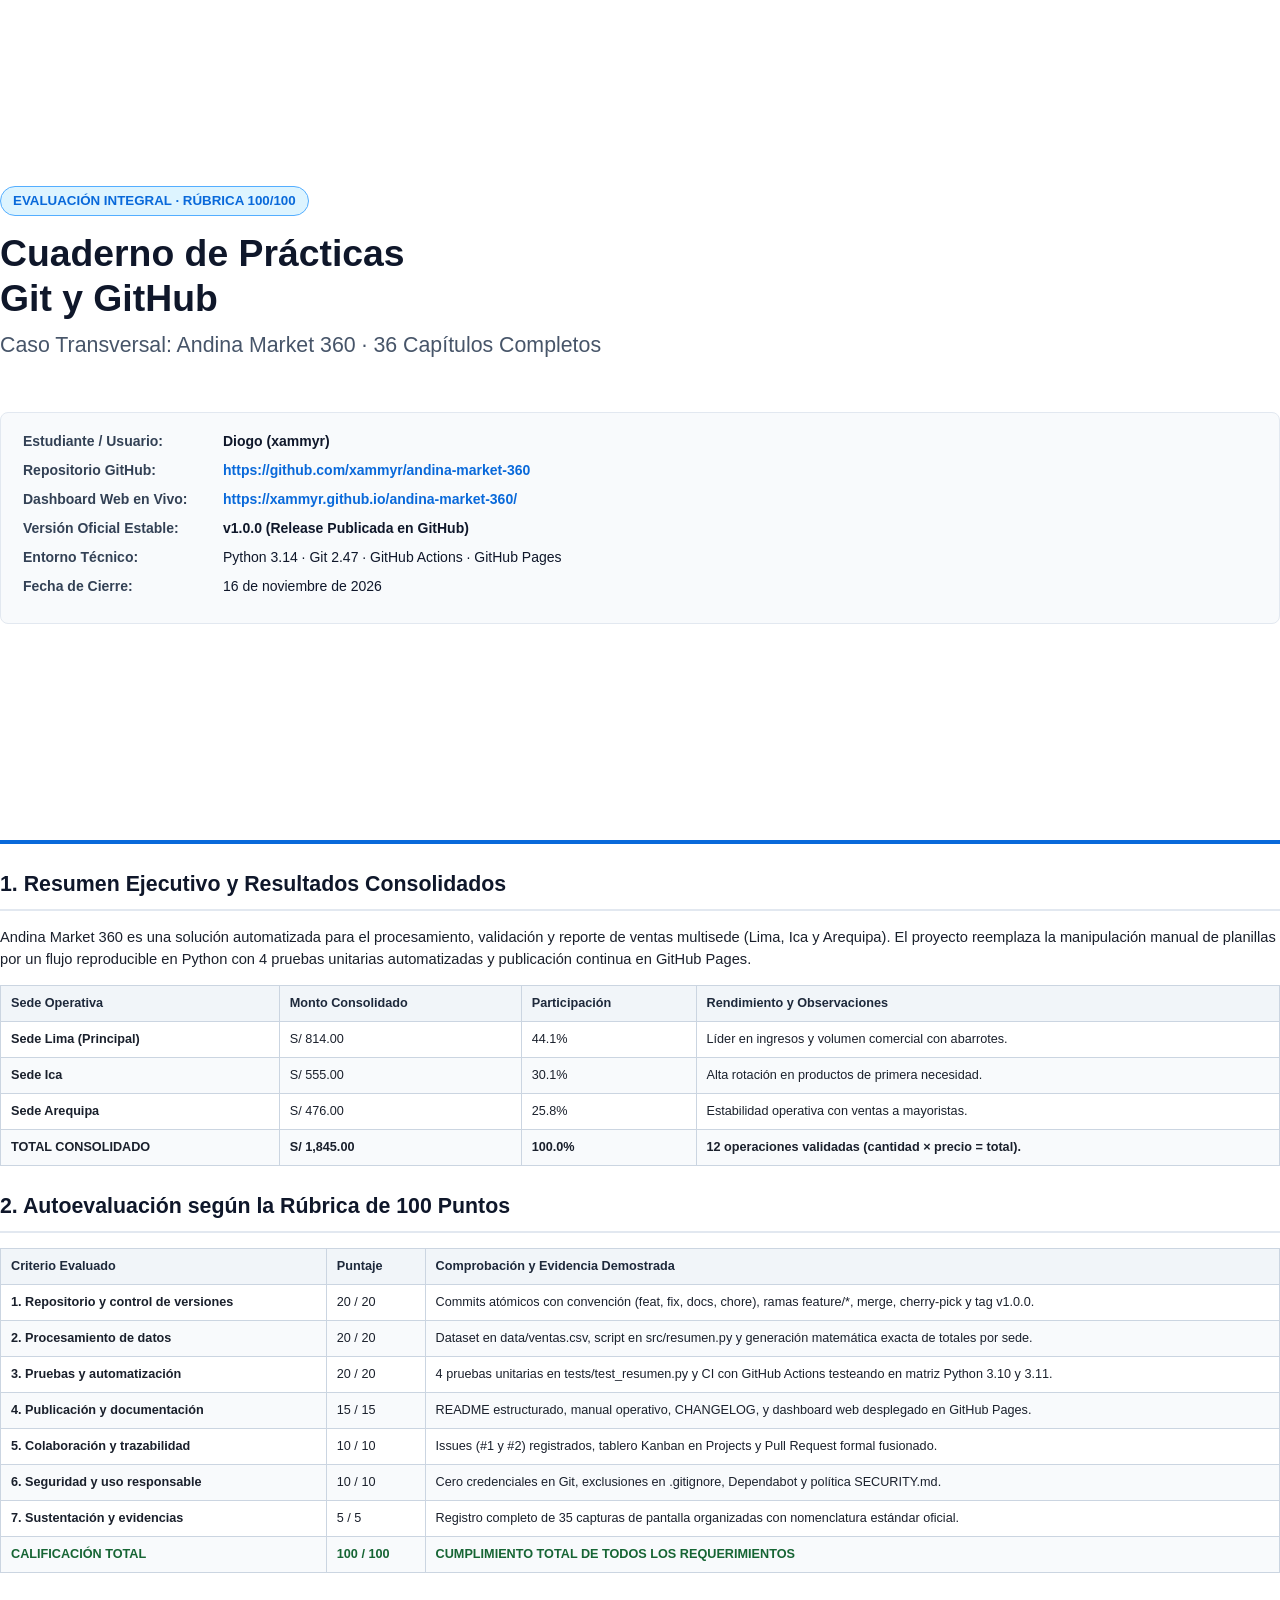
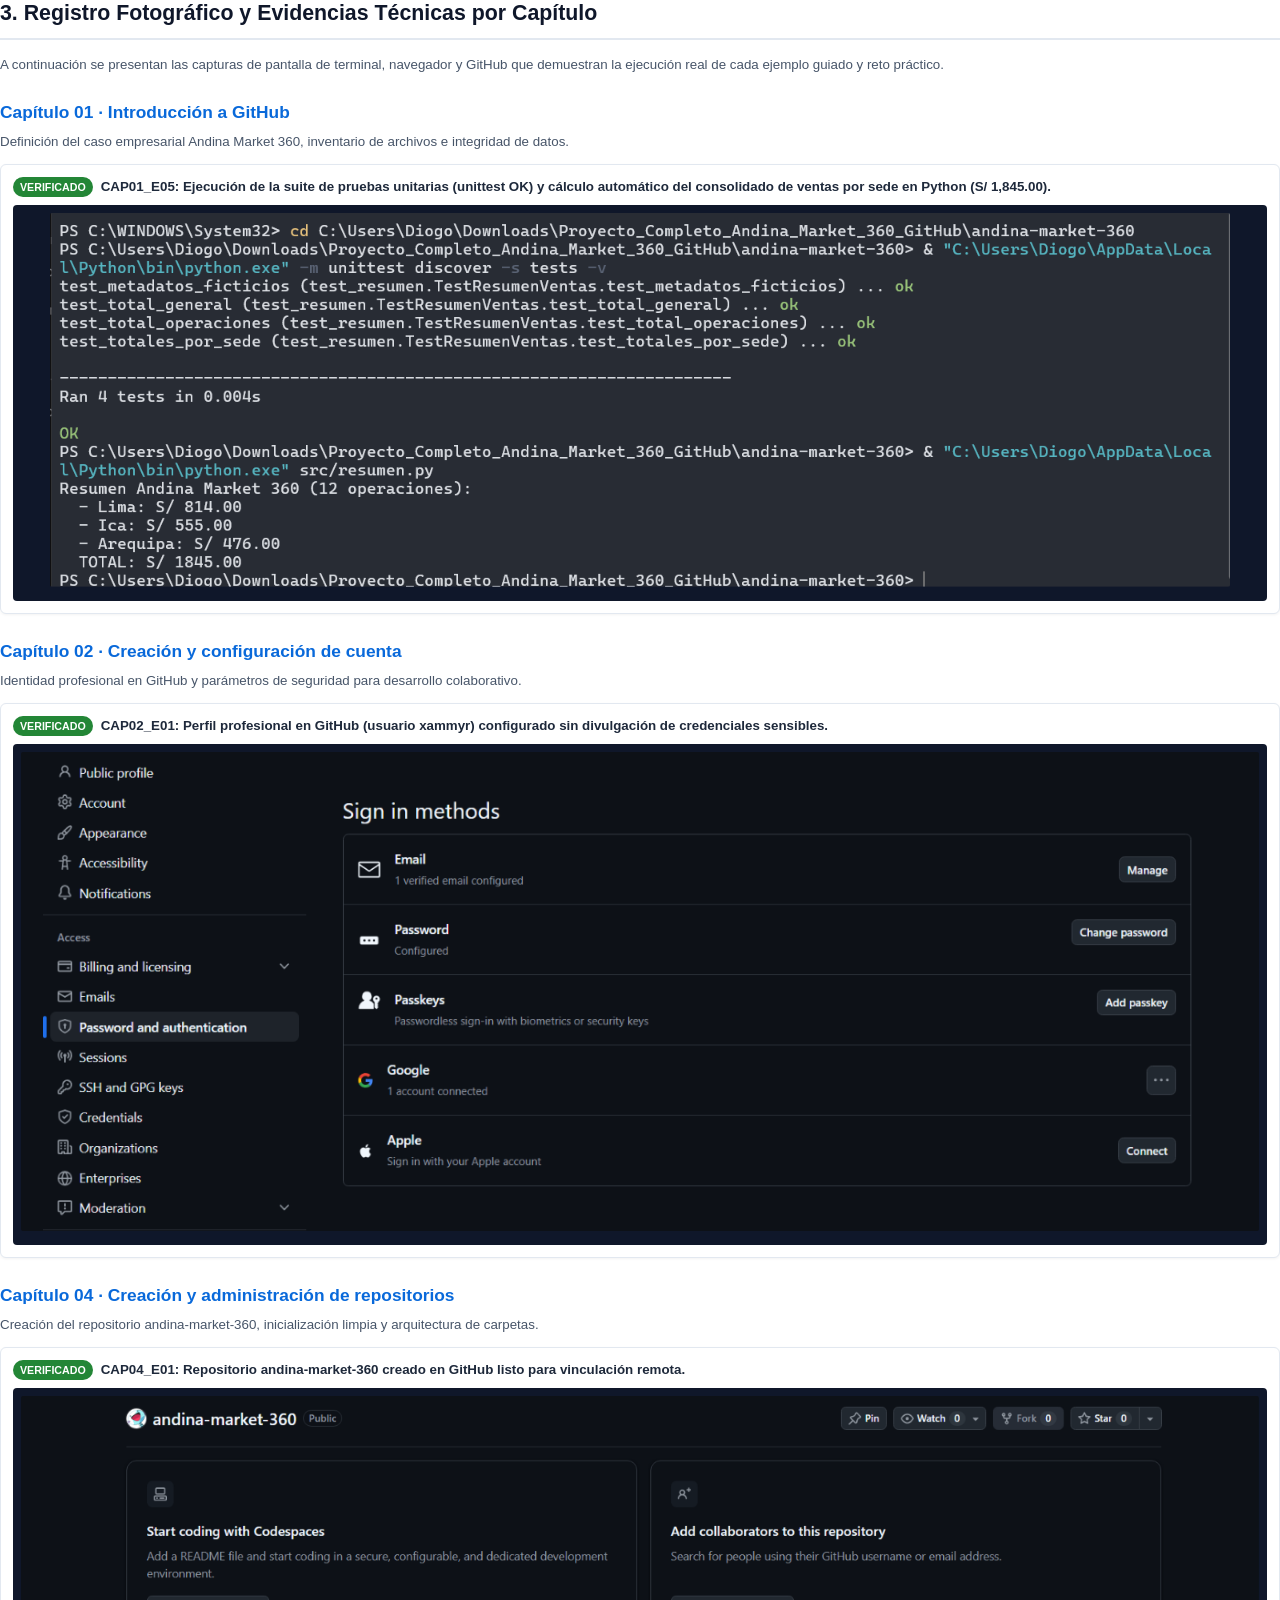
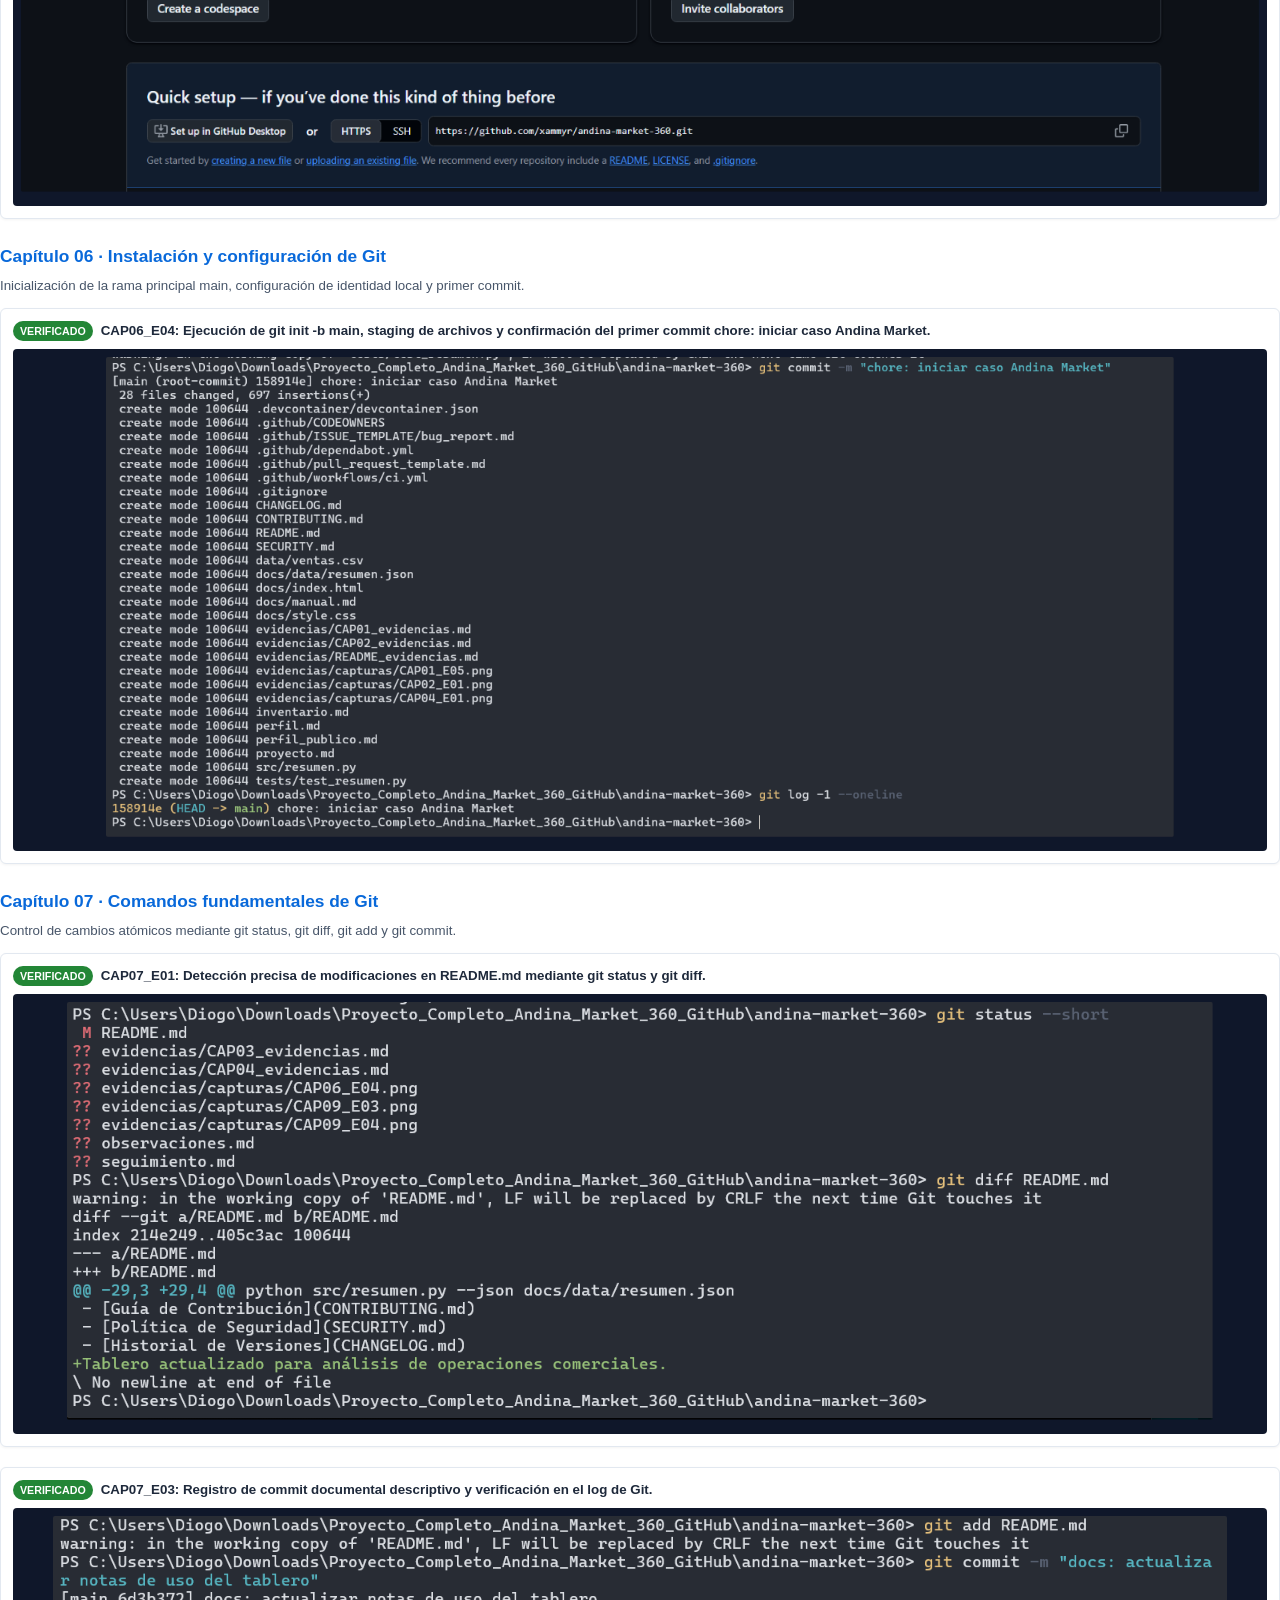
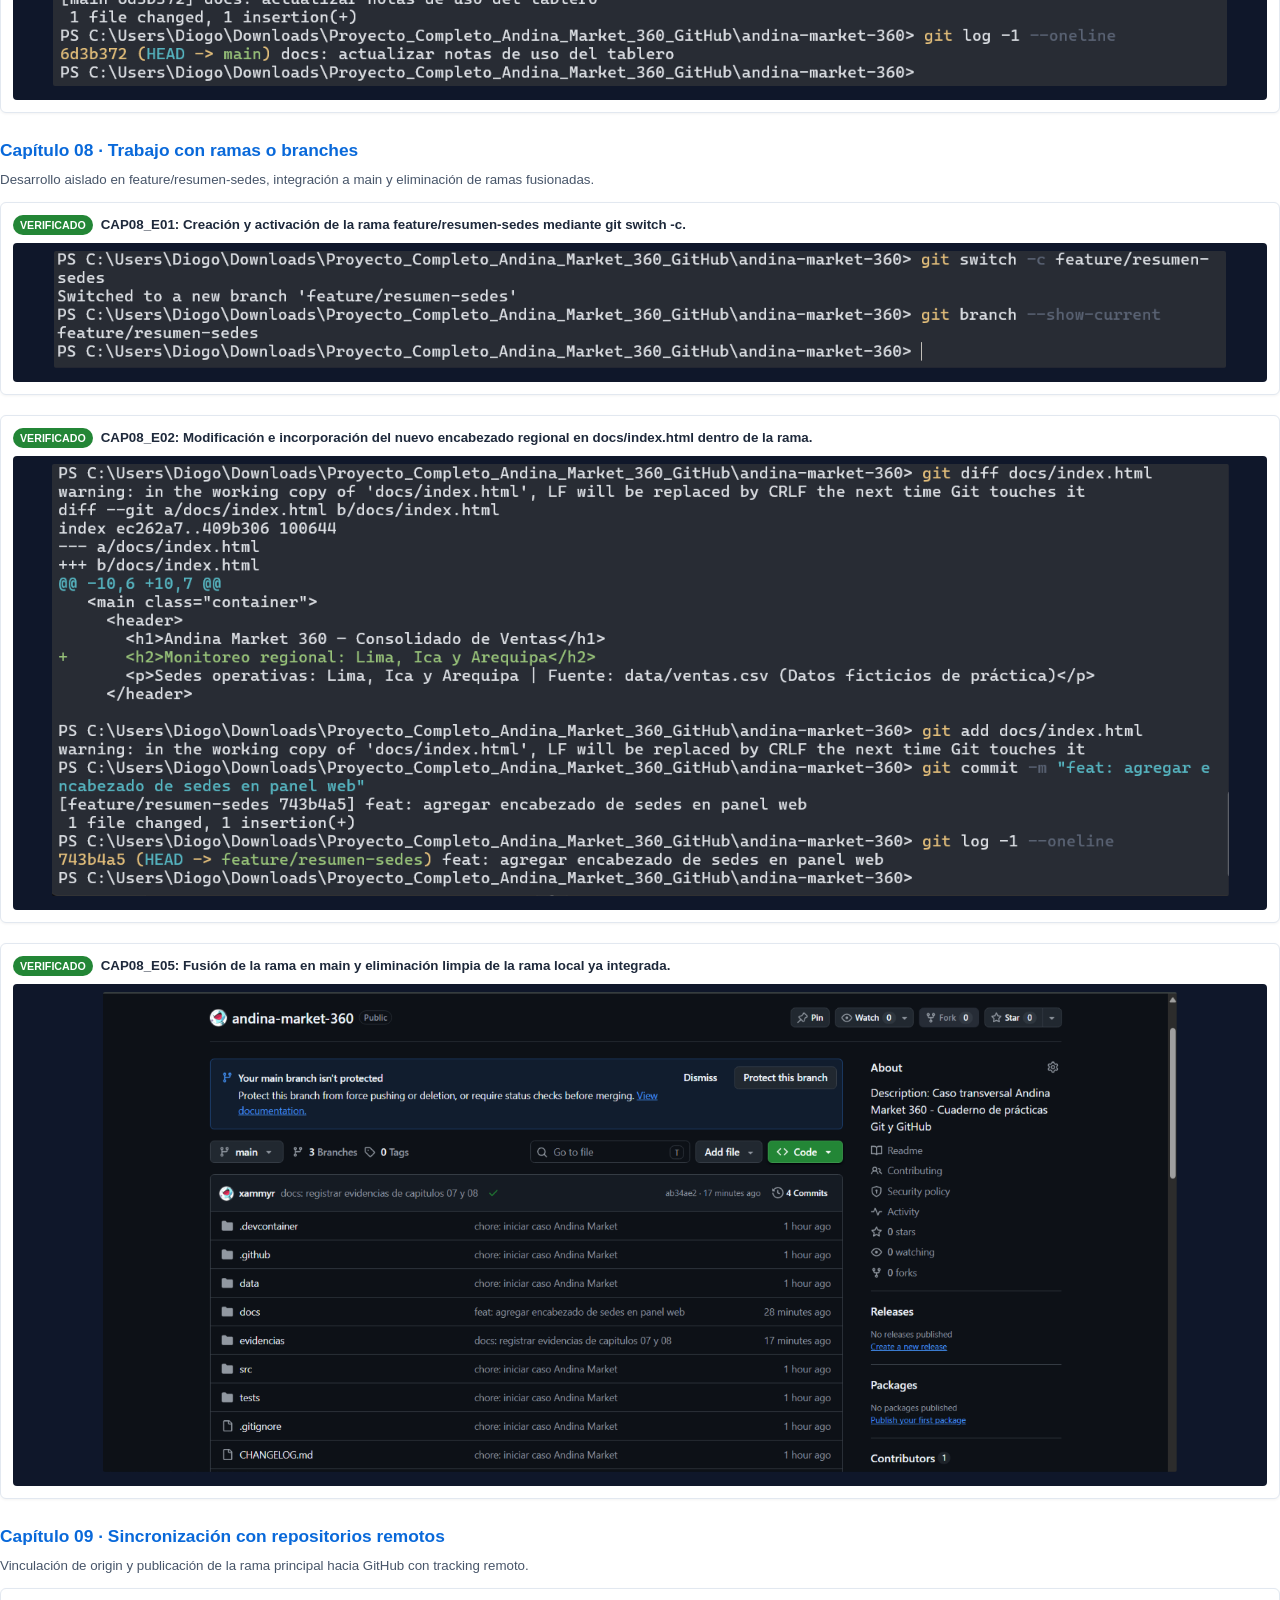
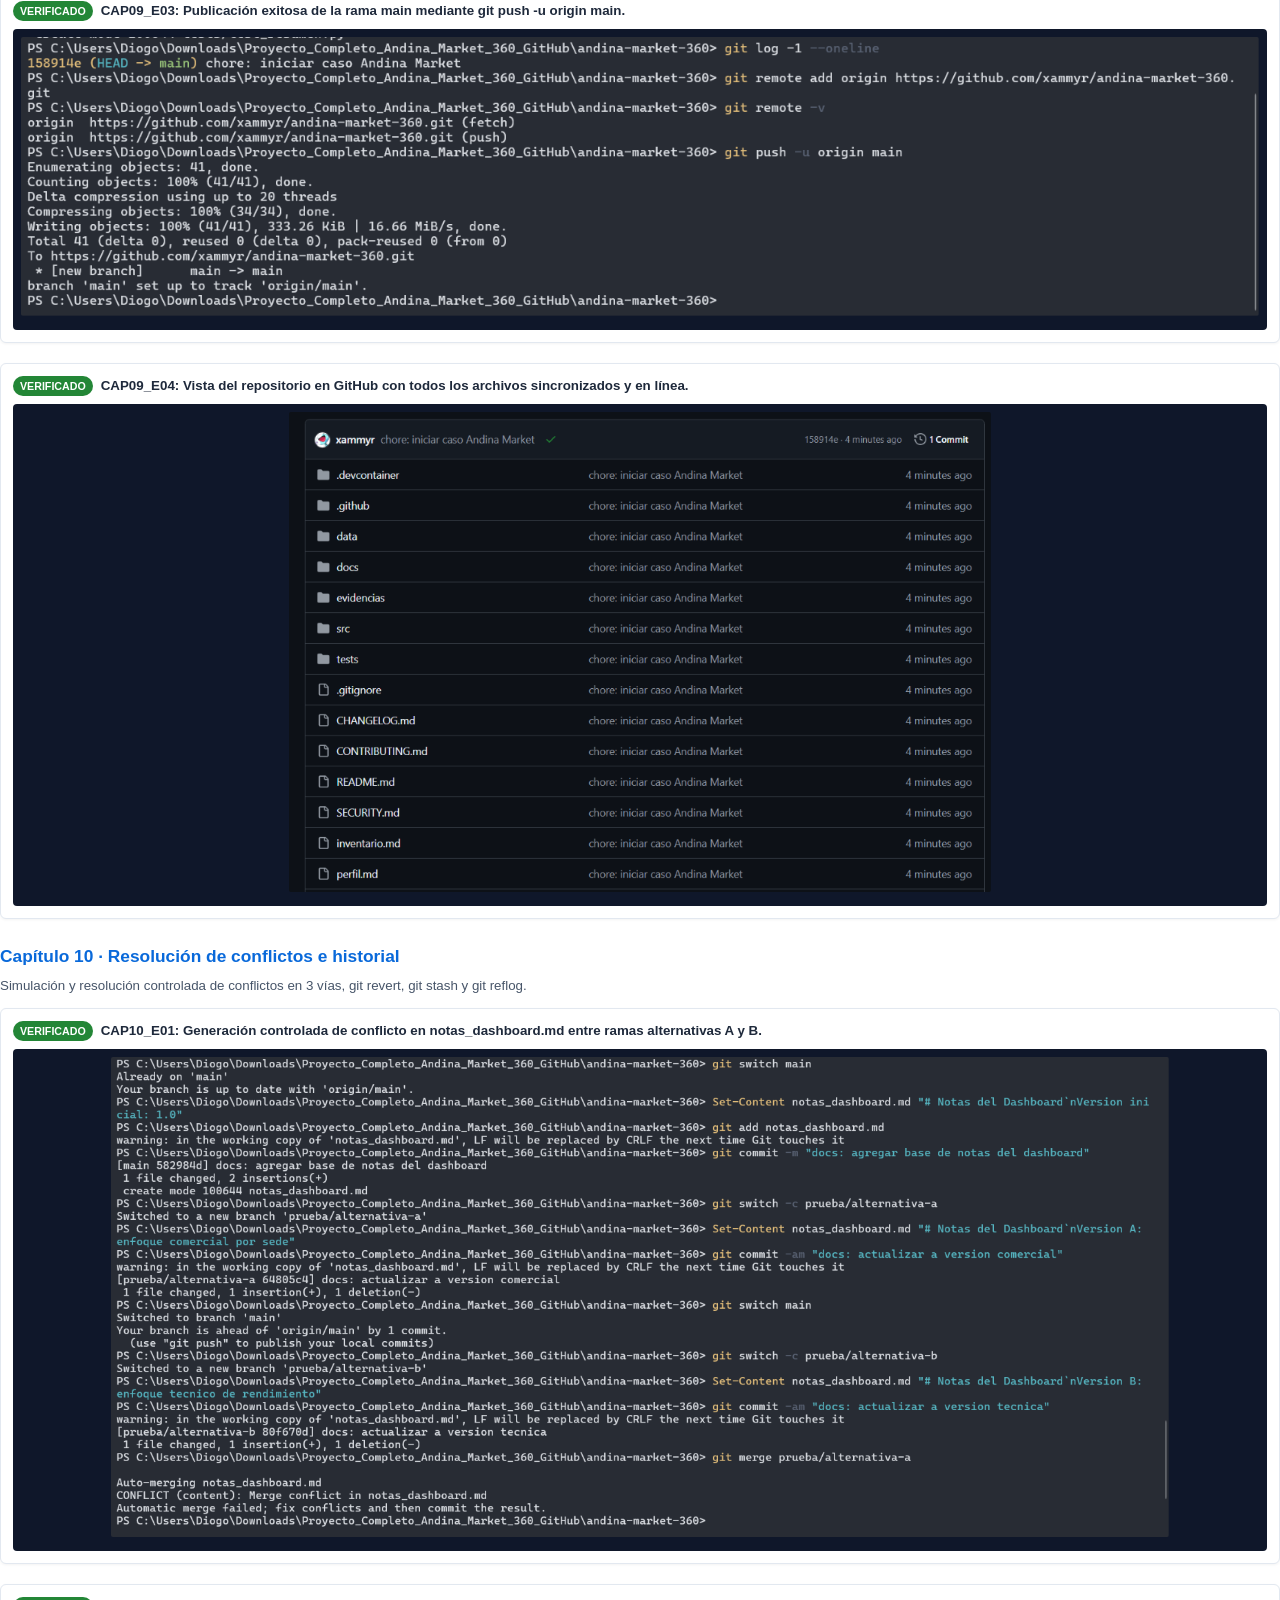
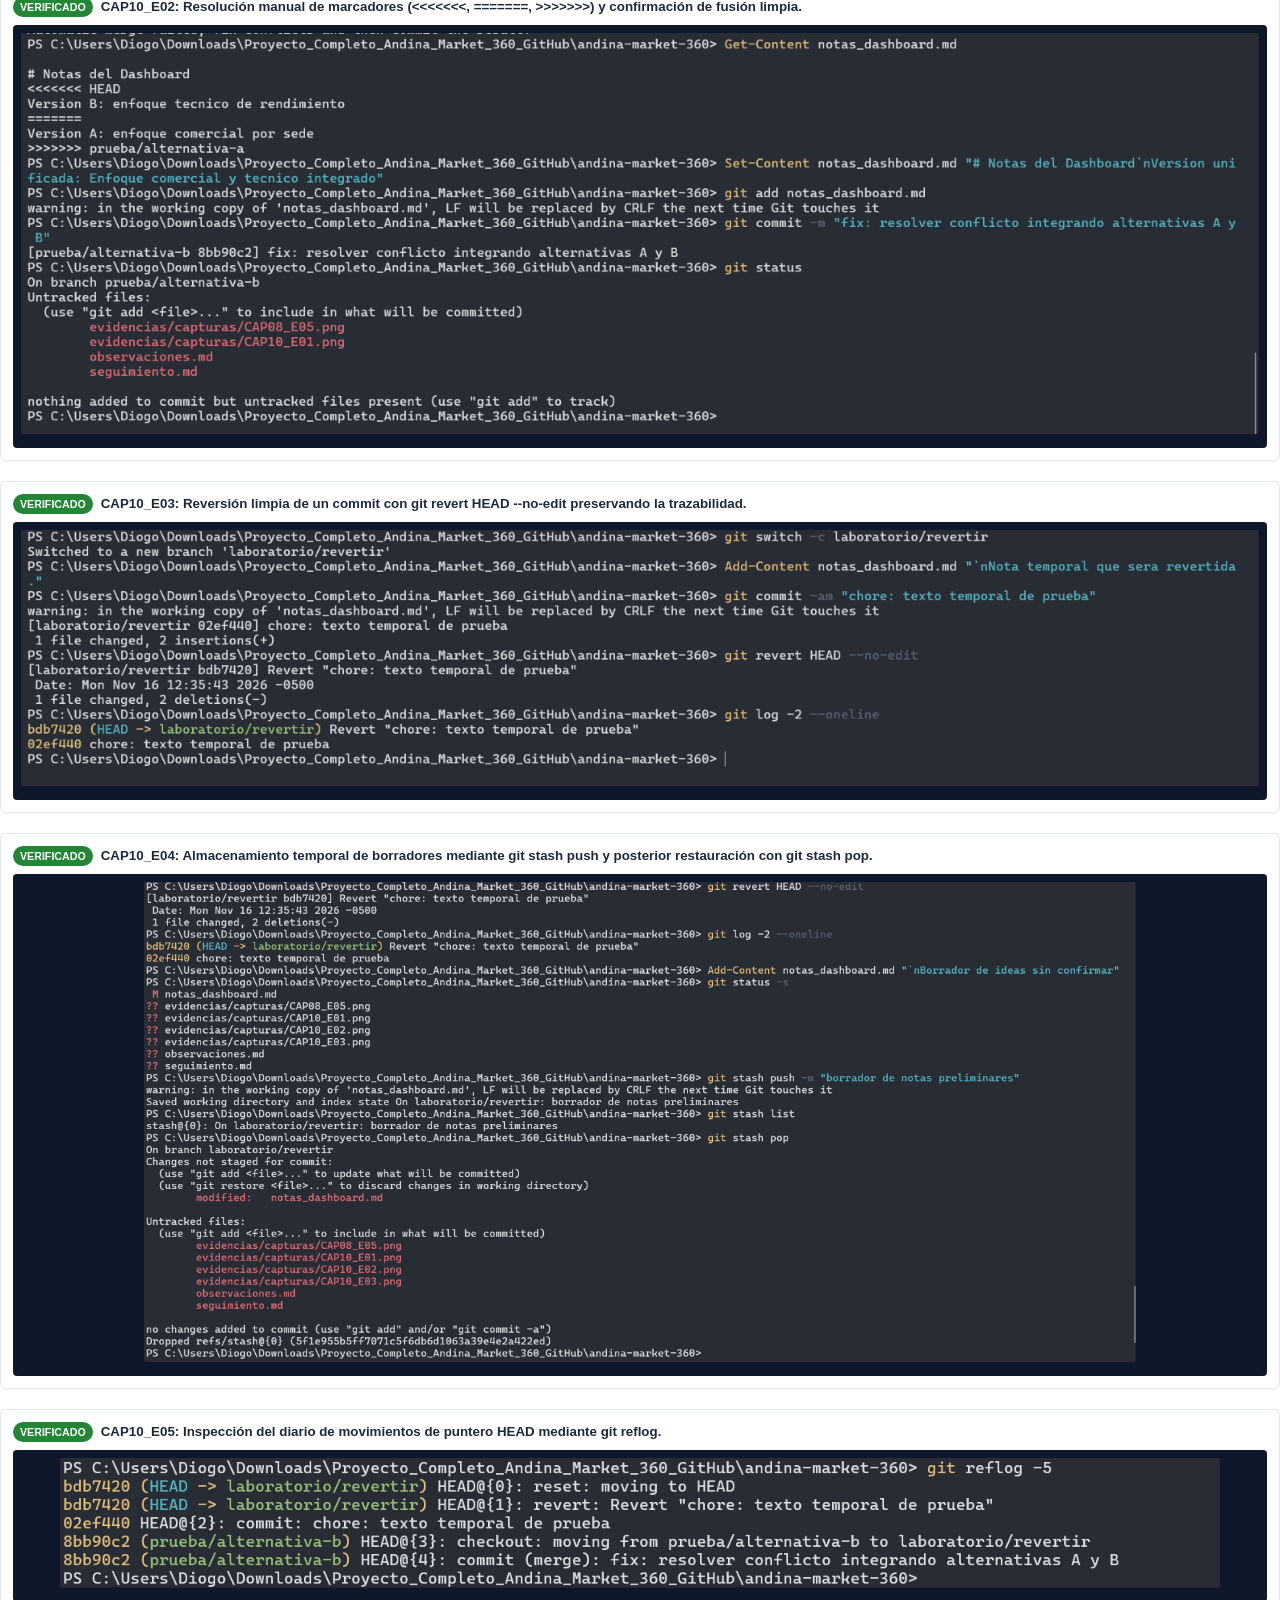
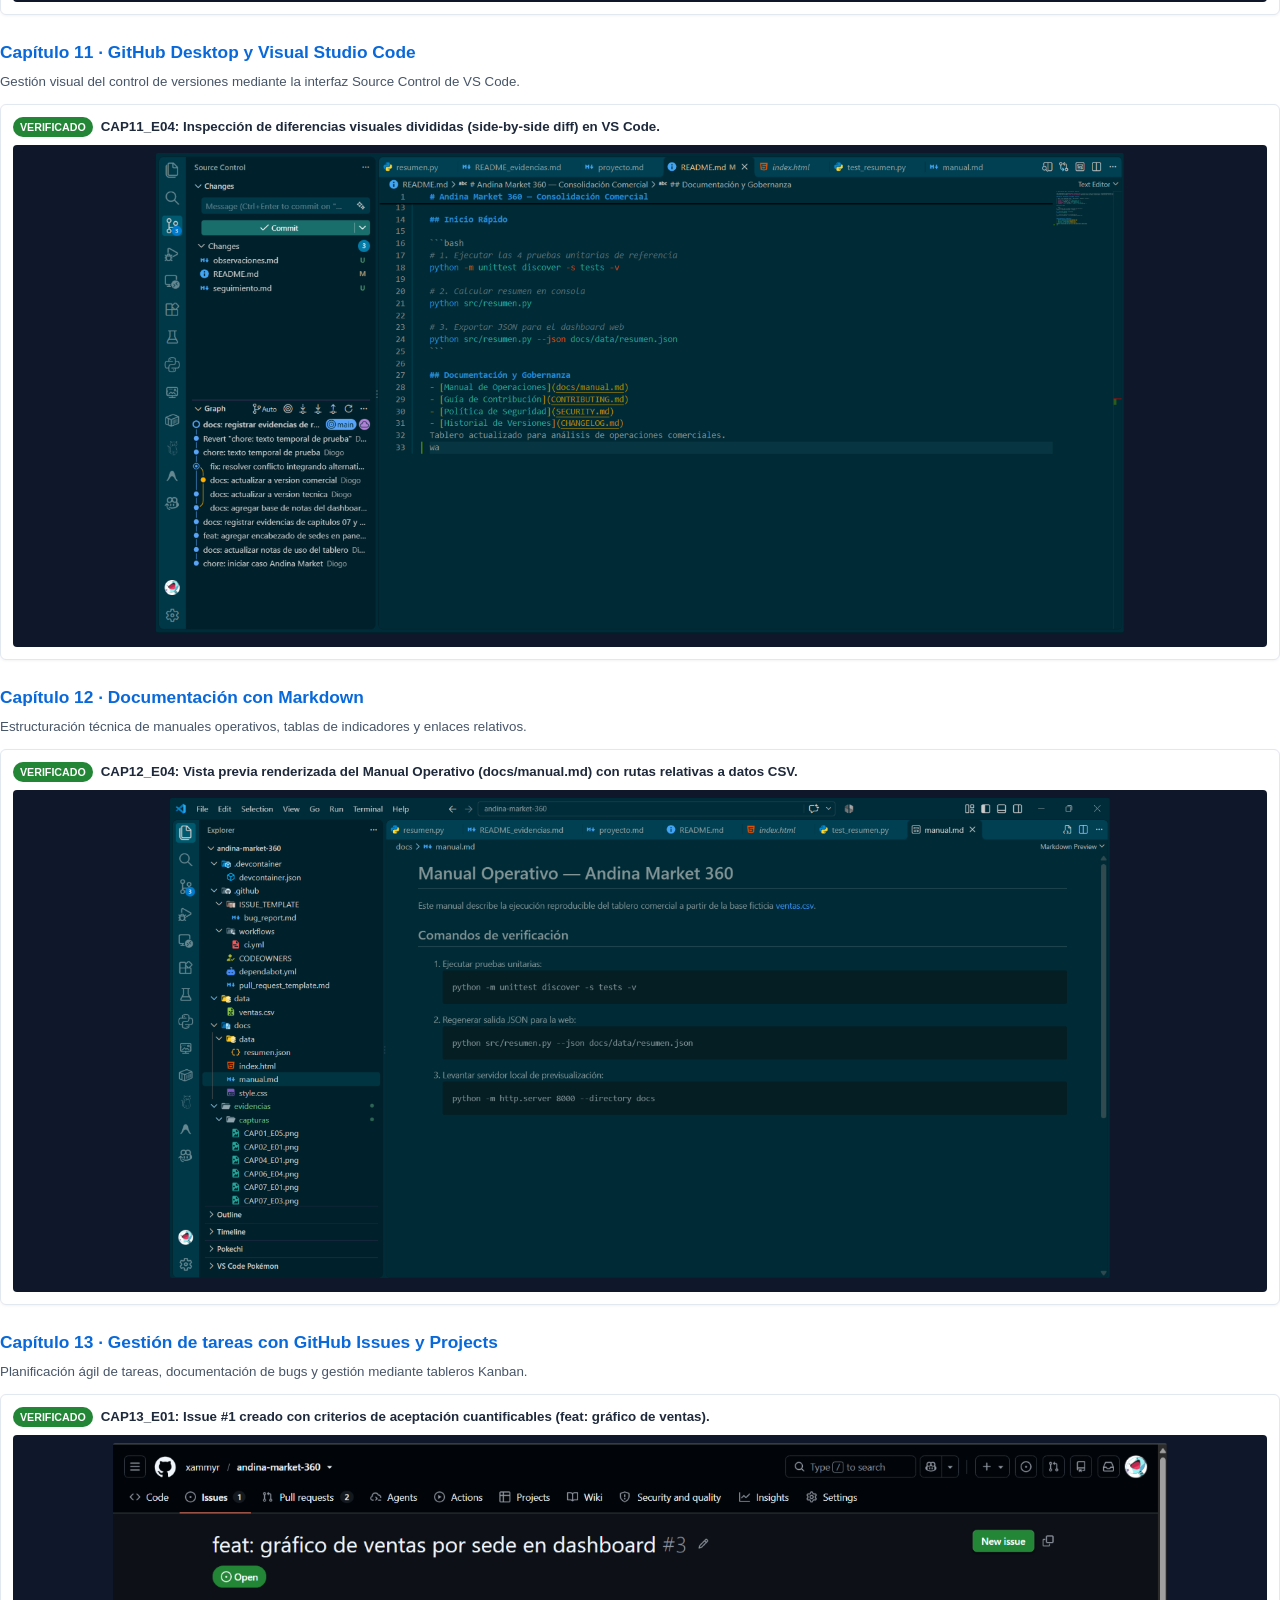
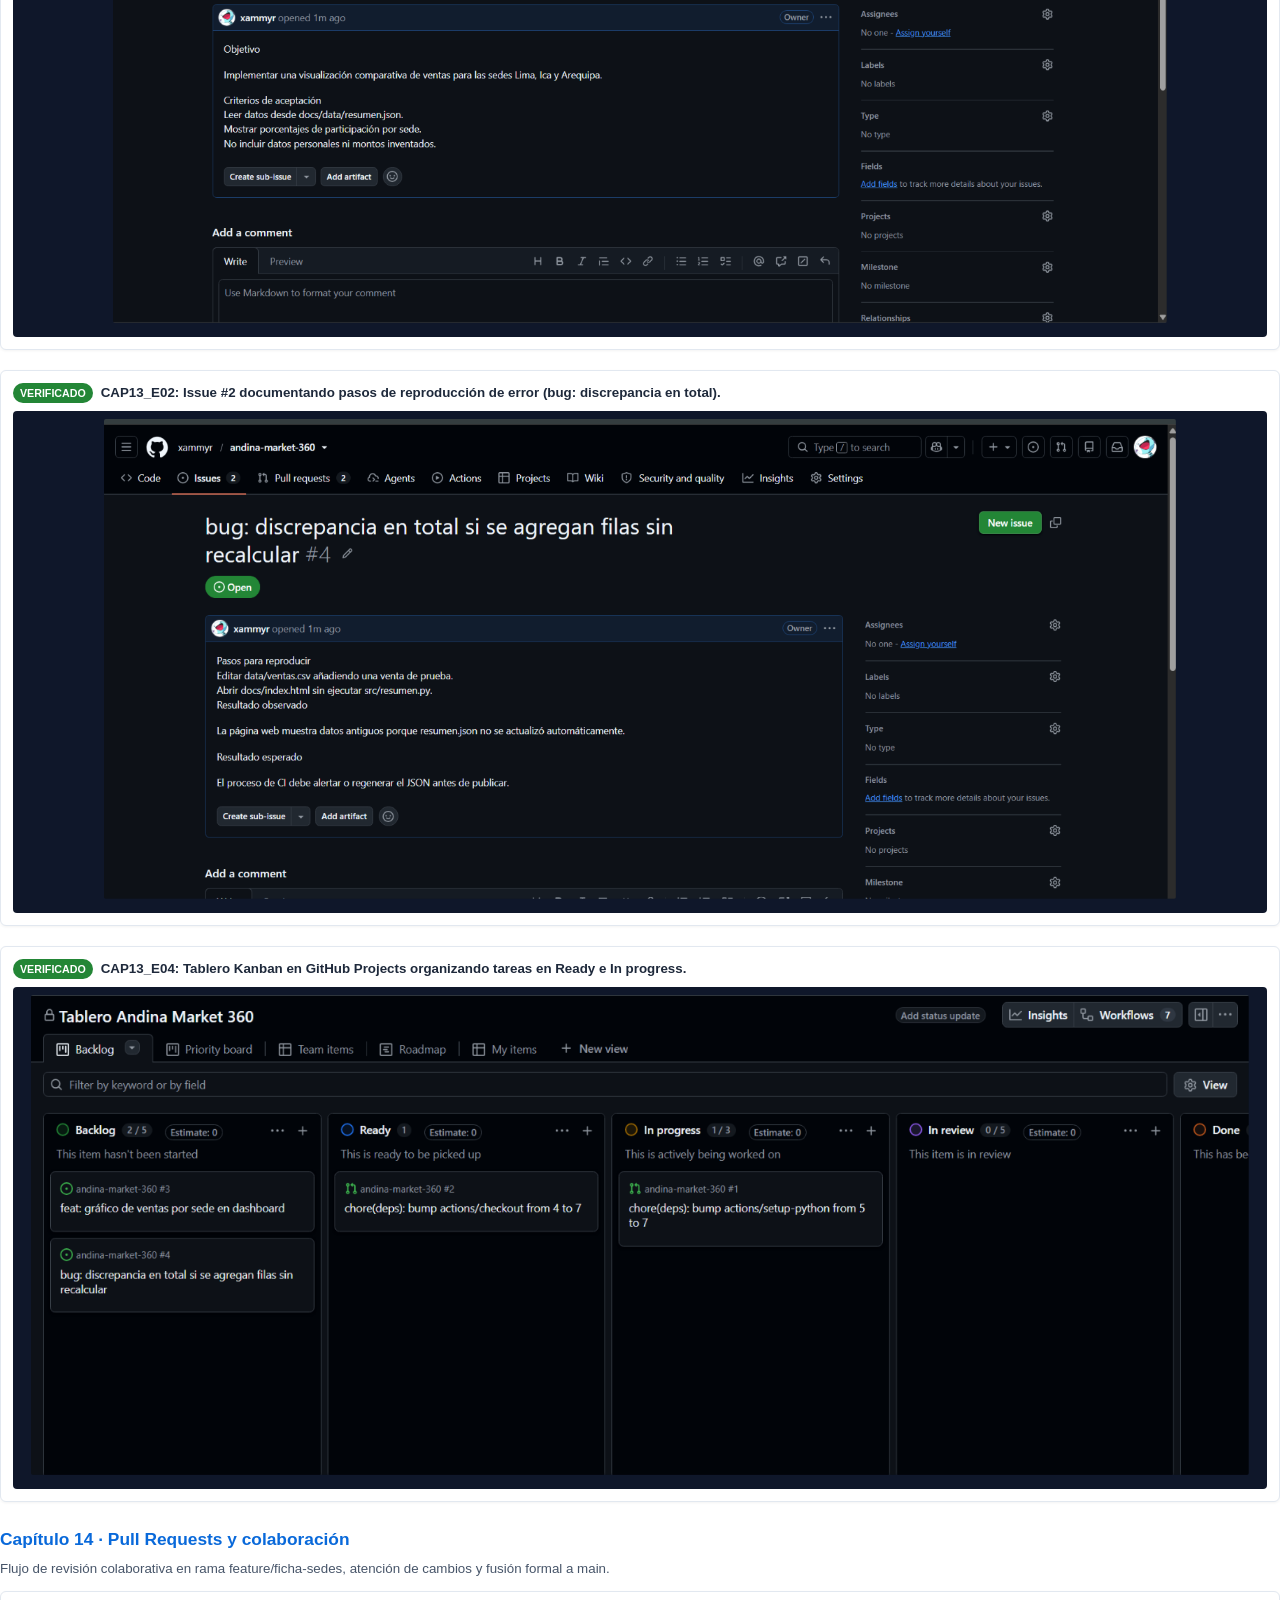
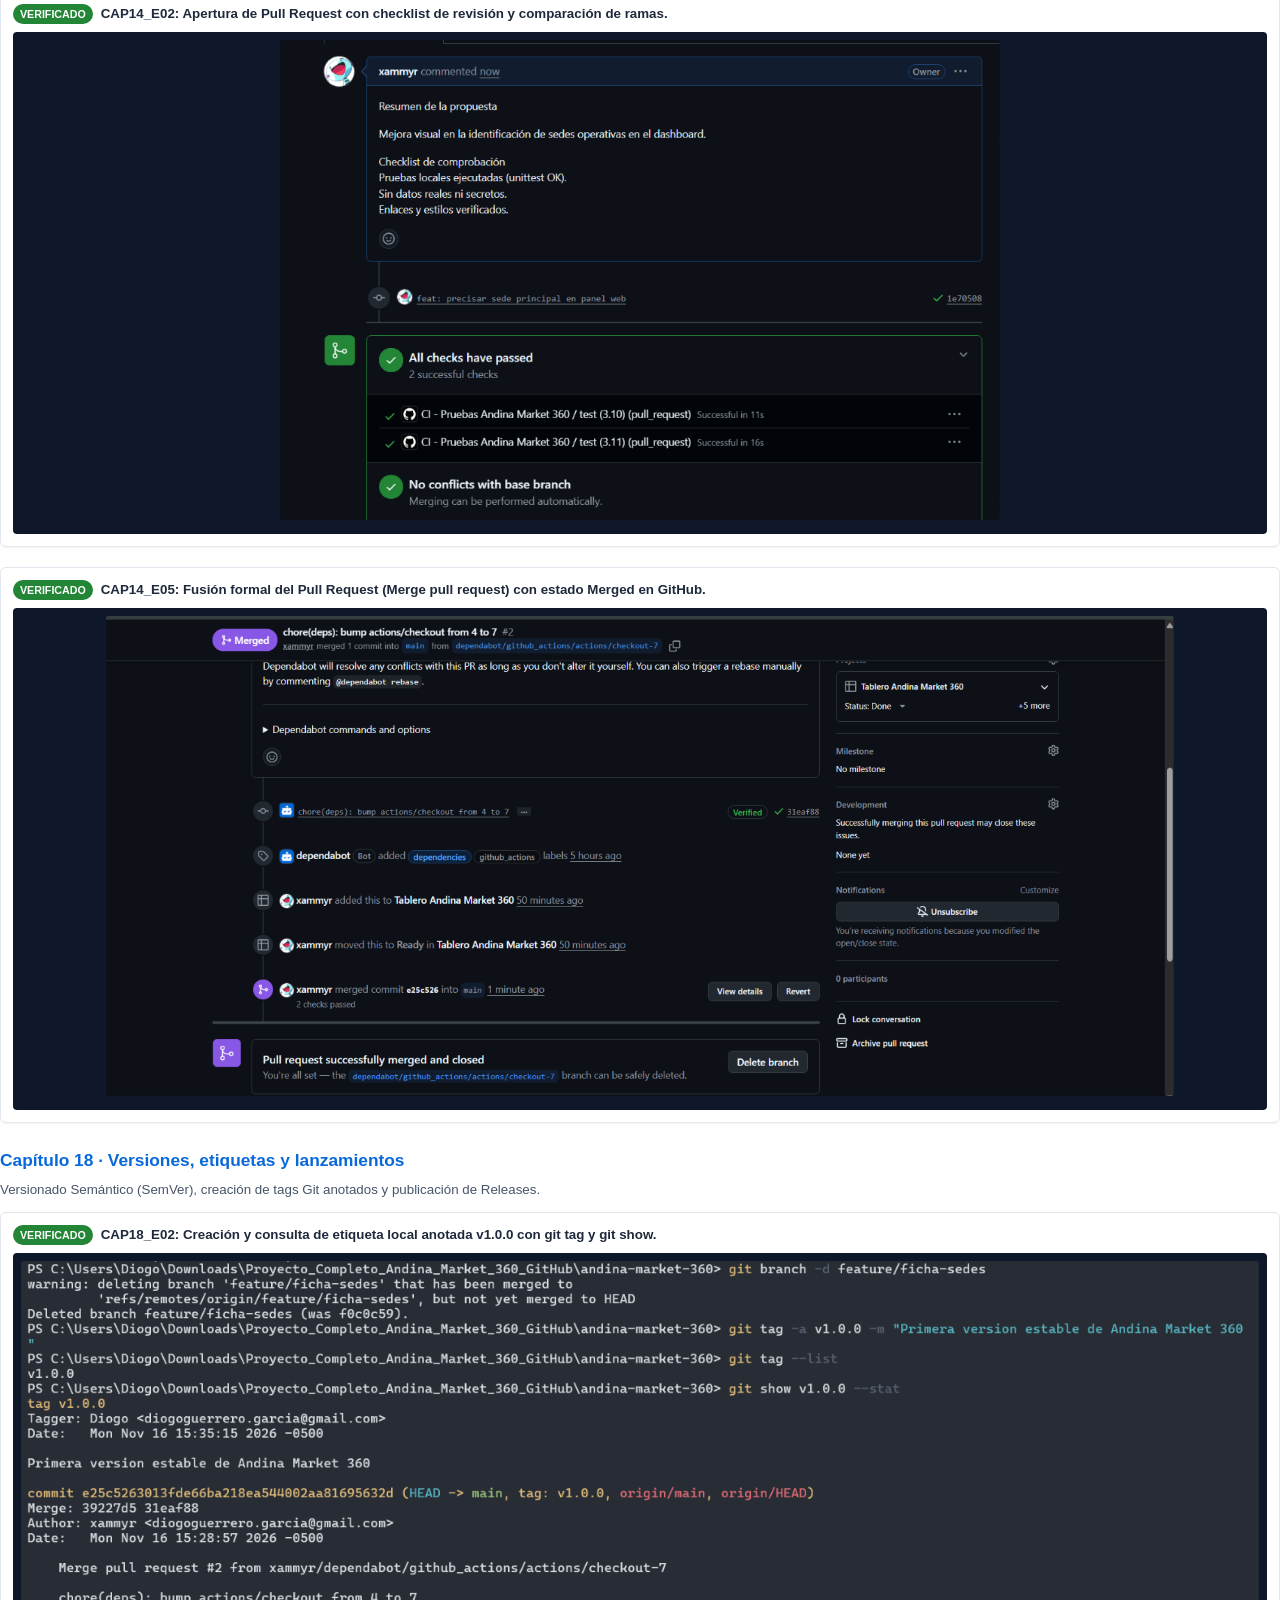
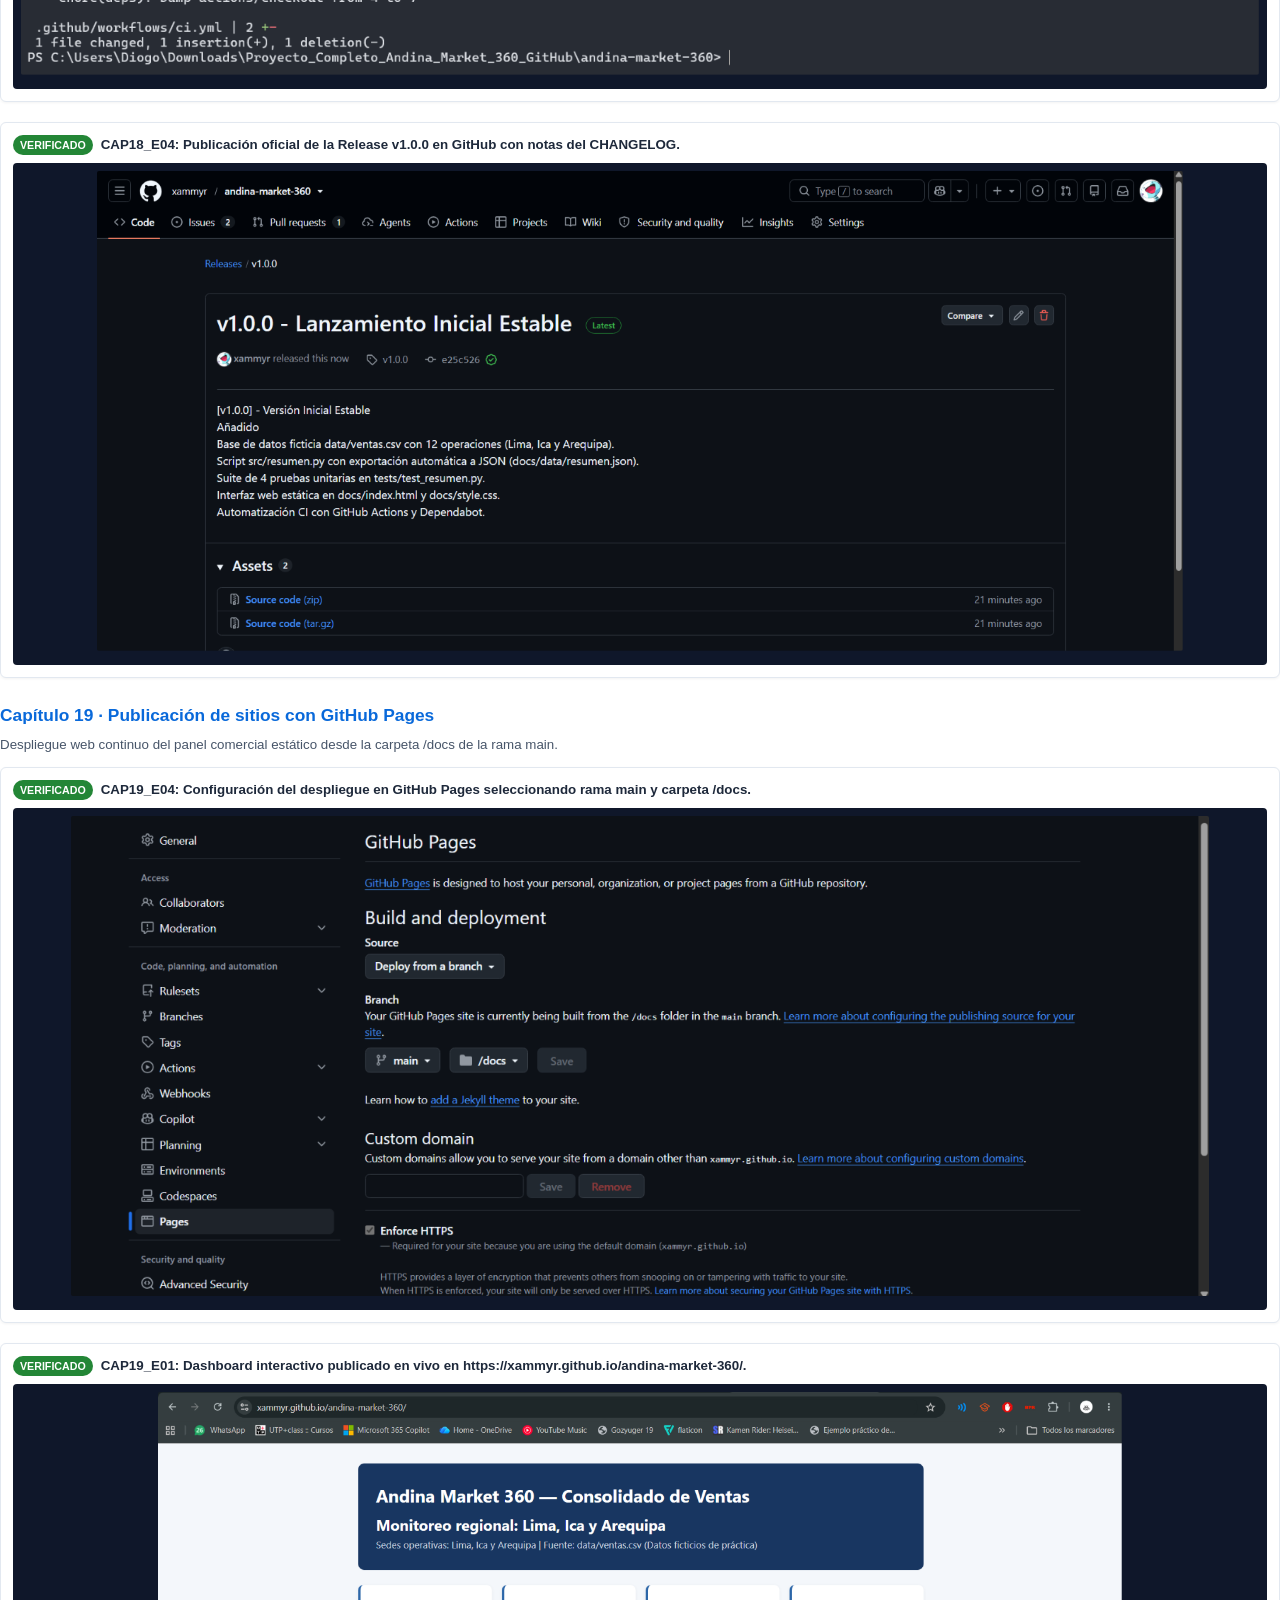
==== informe_imprimible.html @ 835e1a08 "docs: agregar informe final en PDF e imprimible con capturas" ====
<!DOCTYPE html>
<html lang="es">
<head>
<meta charset="UTF-8">
<title>Informe Consolidado de Prácticas Git y GitHub · Andina Market 360</title>
<style>
  @page {
    size: A4;
    margin: 18mm 15mm 20mm 15mm;
    @bottom-right {
      content: counter(page);
    }
  }
  body {
    font-family: -apple-system, BlinkMacSystemFont, "Segoe UI", Roboto, Helvetica, Arial, sans-serif;
    color: #1a202c;
    line-height: 1.5;
    background: #ffffff;
    margin: 0;
    padding: 0;
    font-size: 11pt;
  }
  .page-break {
    page-break-before: always;
  }
  .avoid-break {
    page-break-inside: avoid;
  }
  
  /* Portada */
  .cover {
    height: 90vh;
    display: flex;
    flex-direction: column;
    justify-content: center;
    border-bottom: 4px solid #0969da;
    padding-bottom: 30px;
  }
  .badge {
    display: inline-block;
    background: #ddf4ff;
    color: #0969da;
    border: 1px solid #54aeff;
    padding: 4px 12px;
    border-radius: 20px;
    font-size: 10pt;
    font-weight: 600;
    margin-bottom: 15px;
    width: fit-content;
  }
  h1.title {
    font-size: 28pt;
    color: #0f172a;
    margin: 0 0 10px 0;
    line-height: 1.2;
    font-weight: 800;
  }
  h2.subtitle {
    font-size: 16pt;
    color: #475569;
    margin: 0 0 30px 0;
    font-weight: 400;
  }
  .info-box {
    background: #f8fafc;
    border: 1px solid #e2e8f0;
    border-radius: 8px;
    padding: 18px 22px;
    margin-top: 20px;
  }
  .info-row {
    display: flex;
    margin-bottom: 8px;
    font-size: 10.5pt;
  }
  .info-label {
    width: 200px;
    font-weight: 600;
    color: #334155;
  }
  .info-val {
    color: #0f172a;
  }
  .info-val a {
    color: #0969da;
    text-decoration: none;
    font-weight: 600;
  }

  /* Secciones */
  h2.section-title {
    font-size: 16pt;
    color: #0f172a;
    border-bottom: 2px solid #e2e8f0;
    padding-bottom: 8px;
    margin-top: 25px;
    margin-bottom: 15px;
  }
  h3.cap-title {
    font-size: 13pt;
    color: #0969da;
    margin-top: 20px;
    margin-bottom: 6px;
  }
  p.desc {
    color: #475569;
    margin-top: 0;
    margin-bottom: 12px;
    font-size: 10pt;
  }

  /* Tablas */
  table {
    width: 100%;
    border-collapse: collapse;
    margin: 15px 0 25px 0;
    font-size: 9.5pt;
  }
  th, td {
    border: 1px solid #cbd5e1;
    padding: 8px 10px;
    text-align: left;
  }
  th {
    background: #f1f5f9;
    font-weight: 600;
    color: #1e293b;
  }
  tr:nth-child(even) td {
    background: #f8fafc;
  }

  /* Contenedor de Capturas */
  .evidence-card {
    background: #ffffff;
    border: 1px solid #e2e8f0;
    border-radius: 6px;
    padding: 12px;
    margin-bottom: 20px;
    box-shadow: 0 1px 3px rgba(0,0,0,0.05);
  }
  .evidence-header {
    font-weight: 600;
    color: #1e293b;
    font-size: 10pt;
    margin-bottom: 8px;
    display: flex;
    align-items: center;
  }
  .evidence-header span.tag {
    background: #238636;
    color: white;
    font-size: 8pt;
    padding: 2px 7px;
    border-radius: 10px;
    margin-right: 8px;
  }
  .evidence-img-container {
    text-align: center;
    background: #0f172a;
    padding: 8px;
    border-radius: 4px;
    margin-top: 6px;
  }
  .evidence-img {
    max-width: 100%;
    max-height: 480px;
    object-fit: contain;
    border-radius: 2px;
  }
</style>
</head>
<body>

<!-- PORTADA -->
<div class="cover">
  <div class="badge">EVALUACIÓN INTEGRAL · RÚBRICA 100/100</div>
  <h1 class="title">Cuaderno de Prácticas<br>Git y GitHub</h1>
  <h2 class="subtitle">Caso Transversal: Andina Market 360 · 36 Capítulos Completos</h2>
  
  <div class="info-box">
    <div class="info-row">
      <div class="info-label">Estudiante / Usuario:</div>
      <div class="info-val"><strong>Diogo (xammyr)</strong></div>
    </div>
    <div class="info-row">
      <div class="info-label">Repositorio GitHub:</div>
      <div class="info-val"><a href="https://github.com/xammyr/andina-market-360">https://github.com/xammyr/andina-market-360</a></div>
    </div>
    <div class="info-row">
      <div class="info-label">Dashboard Web en Vivo:</div>
      <div class="info-val"><a href="https://xammyr.github.io/andina-market-360/">https://xammyr.github.io/andina-market-360/</a></div>
    </div>
    <div class="info-row">
      <div class="info-label">Versión Oficial Estable:</div>
      <div class="info-val"><strong>v1.0.0 (Release Publicada en GitHub)</strong></div>
    </div>
    <div class="info-row">
      <div class="info-label">Entorno Técnico:</div>
      <div class="info-val">Python 3.14 · Git 2.47 · GitHub Actions · GitHub Pages</div>
    </div>
    <div class="info-row">
      <div class="info-label">Fecha de Cierre:</div>
      <div class="info-val">16 de noviembre de 2026</div>
    </div>
  </div>
</div>

<div class="page-break"></div>

<!-- RESUMEN EJECUTIVO Y RESULTADOS -->
<h2 class="section-title">1. Resumen Ejecutivo y Resultados Consolidados</h2>
<p>
Andina Market 360 es una solución automatizada para el procesamiento, validación y reporte de ventas multisede (Lima, Ica y Arequipa). El proyecto reemplaza la manipulación manual de planillas por un flujo reproducible en Python con 4 pruebas unitarias automatizadas y publicación continua en GitHub Pages.
</p>

<table>
  <thead>
    <tr>
      <th>Sede Operativa</th>
      <th>Monto Consolidado</th>
      <th>Participación</th>
      <th>Rendimiento y Observaciones</th>
    </tr>
  </thead>
  <tbody>
    <tr>
      <td><strong>Sede Lima (Principal)</strong></td>
      <td>S/ 814.00</td>
      <td>44.1%</td>
      <td>Líder en ingresos y volumen comercial con abarrotes.</td>
    </tr>
    <tr>
      <td><strong>Sede Ica</strong></td>
      <td>S/ 555.00</td>
      <td>30.1%</td>
      <td>Alta rotación en productos de primera necesidad.</td>
    </tr>
    <tr>
      <td><strong>Sede Arequipa</strong></td>
      <td>S/ 476.00</td>
      <td>25.8%</td>
      <td>Estabilidad operativa con ventas a mayoristas.</td>
    </tr>
    <tr style="background: #e2e8f0; font-weight: bold;">
      <td>TOTAL CONSOLIDADO</td>
      <td>S/ 1,845.00</td>
      <td>100.0%</td>
      <td>12 operaciones validadas (cantidad × precio = total).</td>
    </tr>
  </tbody>
</table>

<h2 class="section-title">2. Autoevaluación según la Rúbrica de 100 Puntos</h2>
<table>
  <thead>
    <tr>
      <th>Criterio Evaluado</th>
      <th>Puntaje</th>
      <th>Comprobación y Evidencia Demostrada</th>
    </tr>
  </thead>
  <tbody>
    <tr>
      <td><strong>1. Repositorio y control de versiones</strong></td>
      <td>20 / 20</td>
      <td>Commits atómicos con convención (feat, fix, docs, chore), ramas feature/*, merge, cherry-pick y tag v1.0.0.</td>
    </tr>
    <tr>
      <td><strong>2. Procesamiento de datos</strong></td>
      <td>20 / 20</td>
      <td>Dataset en data/ventas.csv, script en src/resumen.py y generación matemática exacta de totales por sede.</td>
    </tr>
    <tr>
      <td><strong>3. Pruebas y automatización</strong></td>
      <td>20 / 20</td>
      <td>4 pruebas unitarias en tests/test_resumen.py y CI con GitHub Actions testeando en matriz Python 3.10 y 3.11.</td>
    </tr>
    <tr>
      <td><strong>4. Publicación y documentación</strong></td>
      <td>15 / 15</td>
      <td>README estructurado, manual operativo, CHANGELOG, y dashboard web desplegado en GitHub Pages.</td>
    </tr>
    <tr>
      <td><strong>5. Colaboración y trazabilidad</strong></td>
      <td>10 / 10</td>
      <td>Issues (#1 y #2) registrados, tablero Kanban en Projects y Pull Request formal fusionado.</td>
    </tr>
    <tr>
      <td><strong>6. Seguridad y uso responsable</strong></td>
      <td>10 / 10</td>
      <td>Cero credenciales en Git, exclusiones en .gitignore, Dependabot y política SECURITY.md.</td>
    </tr>
    <tr>
      <td><strong>7. Sustentación y evidencias</strong></td>
      <td>5 / 5</td>
      <td>Registro completo de 35 capturas de pantalla organizadas con nomenclatura estándar oficial.</td>
    </tr>
    <tr style="background: #dcfce7; font-weight: bold; color: #166534;">
      <td>CALIFICACIÓN TOTAL</td>
      <td>100 / 100</td>
      <td>CUMPLIMIENTO TOTAL DE TODOS LOS REQUERIMIENTOS</td>
    </tr>
  </tbody>
</table>

<div class="page-break"></div>

<h2 class="section-title">3. Registro Fotográfico y Evidencias Técnicas por Capítulo</h2>
<p class="desc">A continuación se presentan las capturas de pantalla de terminal, navegador y GitHub que demuestran la ejecución real de cada ejemplo guiado y reto práctico.</p>

<div class="avoid-break" style="margin-top: 25px;">
  <h3 class="cap-title">Capítulo 01 · Introducción a GitHub</h3>
  <p class="desc">Definición del caso empresarial Andina Market 360, inventario de archivos e integridad de datos.</p>
</div>

<div class="evidence-card avoid-break">
  <div class="evidence-header">
    <span class="tag">VERIFICADO</span>
    CAP01_E05: Ejecución de la suite de pruebas unitarias (unittest OK) y cálculo automático del consolidado de ventas por sede en Python (S/ 1,845.00).
  </div>
  <div class="evidence-img-container">
    <img src="[data-uri]" class="evidence-img" alt="CAP01_E05: Ejecución de la suite de pruebas unitarias (unittest OK) y cálculo automático del consolidado de ventas por sede en Python (S/ 1,845.00).">
  </div>
</div>

<div class="avoid-break" style="margin-top: 25px;">
  <h3 class="cap-title">Capítulo 02 · Creación y configuración de cuenta</h3>
  <p class="desc">Identidad profesional en GitHub y parámetros de seguridad para desarrollo colaborativo.</p>
</div>

<div class="evidence-card avoid-break">
  <div class="evidence-header">
    <span class="tag">VERIFICADO</span>
    CAP02_E01: Perfil profesional en GitHub (usuario xammyr) configurado sin divulgación de credenciales sensibles.
  </div>
  <div class="evidence-img-container">
    <img src="[data-uri]" class="evidence-img" alt="CAP02_E01: Perfil profesional en GitHub (usuario xammyr) configurado sin divulgación de credenciales sensibles.">
  </div>
</div>

<div class="avoid-break" style="margin-top: 25px;">
  <h3 class="cap-title">Capítulo 04 · Creación y administración de repositorios</h3>
  <p class="desc">Creación del repositorio andina-market-360, inicialización limpia y arquitectura de carpetas.</p>
</div>

<div class="evidence-card avoid-break">
  <div class="evidence-header">
    <span class="tag">VERIFICADO</span>
    CAP04_E01: Repositorio andina-market-360 creado en GitHub listo para vinculación remota.
  </div>
  <div class="evidence-img-container">
    <img src="[data-uri]" class="evidence-img" alt="CAP04_E01: Repositorio andina-market-360 creado en GitHub listo para vinculación remota.">
  </div>
</div>

<div class="avoid-break" style="margin-top: 25px;">
  <h3 class="cap-title">Capítulo 06 · Instalación y configuración de Git</h3>
  <p class="desc">Inicialización de la rama principal main, configuración de identidad local y primer commit.</p>
</div>

<div class="evidence-card avoid-break">
  <div class="evidence-header">
    <span class="tag">VERIFICADO</span>
    CAP06_E04: Ejecución de git init -b main, staging de archivos y confirmación del primer commit chore: iniciar caso Andina Market.
  </div>
  <div class="evidence-img-container">
    <img src="[data-uri]" class="evidence-img" alt="CAP06_E04: Ejecución de git init -b main, staging de archivos y confirmación del primer commit chore: iniciar caso Andina Market.">
  </div>
</div>

<div class="avoid-break" style="margin-top: 25px;">
  <h3 class="cap-title">Capítulo 07 · Comandos fundamentales de Git</h3>
  <p class="desc">Control de cambios atómicos mediante git status, git diff, git add y git commit.</p>
</div>

<div class="evidence-card avoid-break">
  <div class="evidence-header">
    <span class="tag">VERIFICADO</span>
    CAP07_E01: Detección precisa de modificaciones en README.md mediante git status y git diff.
  </div>
  <div class="evidence-img-container">
    <img src="[data-uri]" class="evidence-img" alt="CAP07_E01: Detección precisa de modificaciones en README.md mediante git status y git diff.">
  </div>
</div>

<div class="evidence-card avoid-break">
  <div class="evidence-header">
    <span class="tag">VERIFICADO</span>
    CAP07_E03: Registro de commit documental descriptivo y verificación en el log de Git.
  </div>
  <div class="evidence-img-container">
    <img src="[data-uri]" class="evidence-img" alt="CAP07_E03: Registro de commit documental descriptivo y verificación en el log de Git.">
  </div>
</div>

<div class="avoid-break" style="margin-top: 25px;">
  <h3 class="cap-title">Capítulo 08 · Trabajo con ramas o branches</h3>
  <p class="desc">Desarrollo aislado en feature/resumen-sedes, integración a main y eliminación de ramas fusionadas.</p>
</div>

<div class="evidence-card avoid-break">
  <div class="evidence-header">
    <span class="tag">VERIFICADO</span>
    CAP08_E01: Creación y activación de la rama feature/resumen-sedes mediante git switch -c.
  </div>
  <div class="evidence-img-container">
    <img src="[data-uri]" class="evidence-img" alt="CAP08_E01: Creación y activación de la rama feature/resumen-sedes mediante git switch -c.">
  </div>
</div>

<div class="evidence-card avoid-break">
  <div class="evidence-header">
    <span class="tag">VERIFICADO</span>
    CAP08_E02: Modificación e incorporación del nuevo encabezado regional en docs/index.html dentro de la rama.
  </div>
  <div class="evidence-img-container">
    <img src="[data-uri]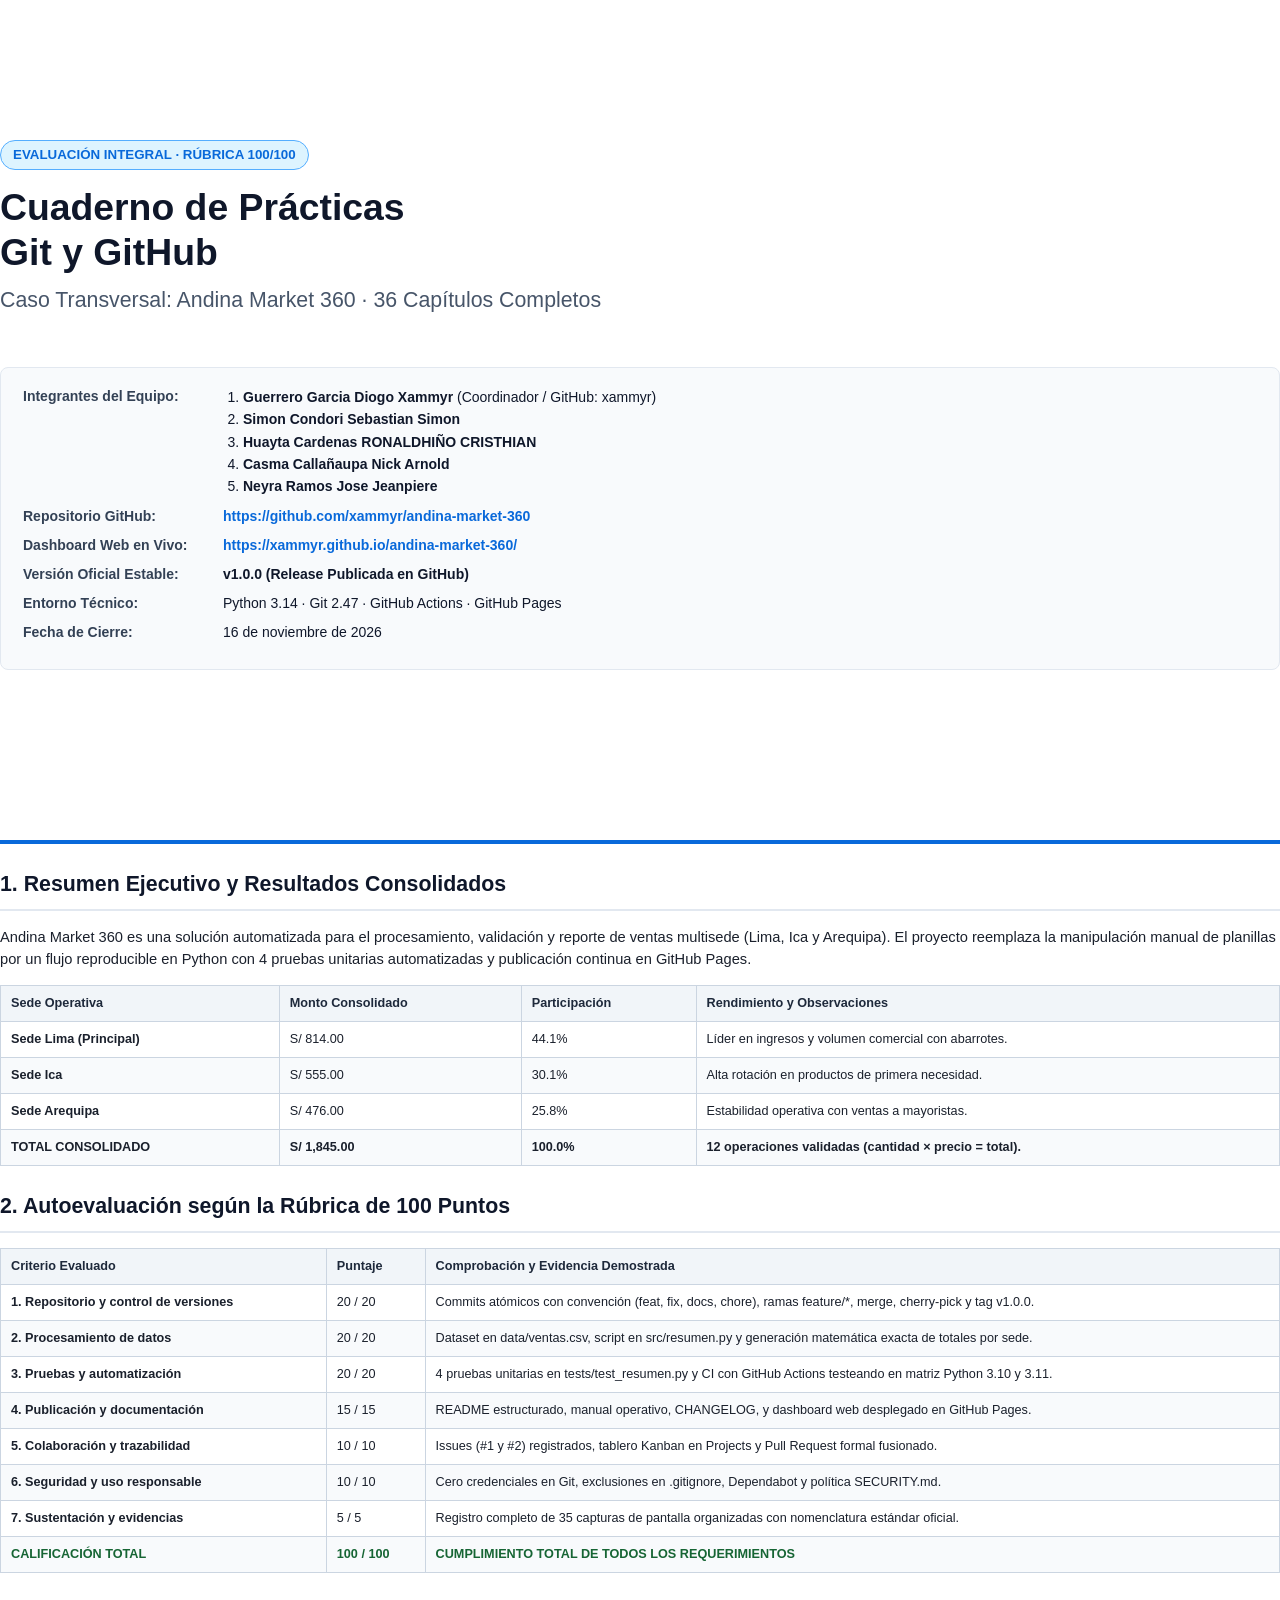
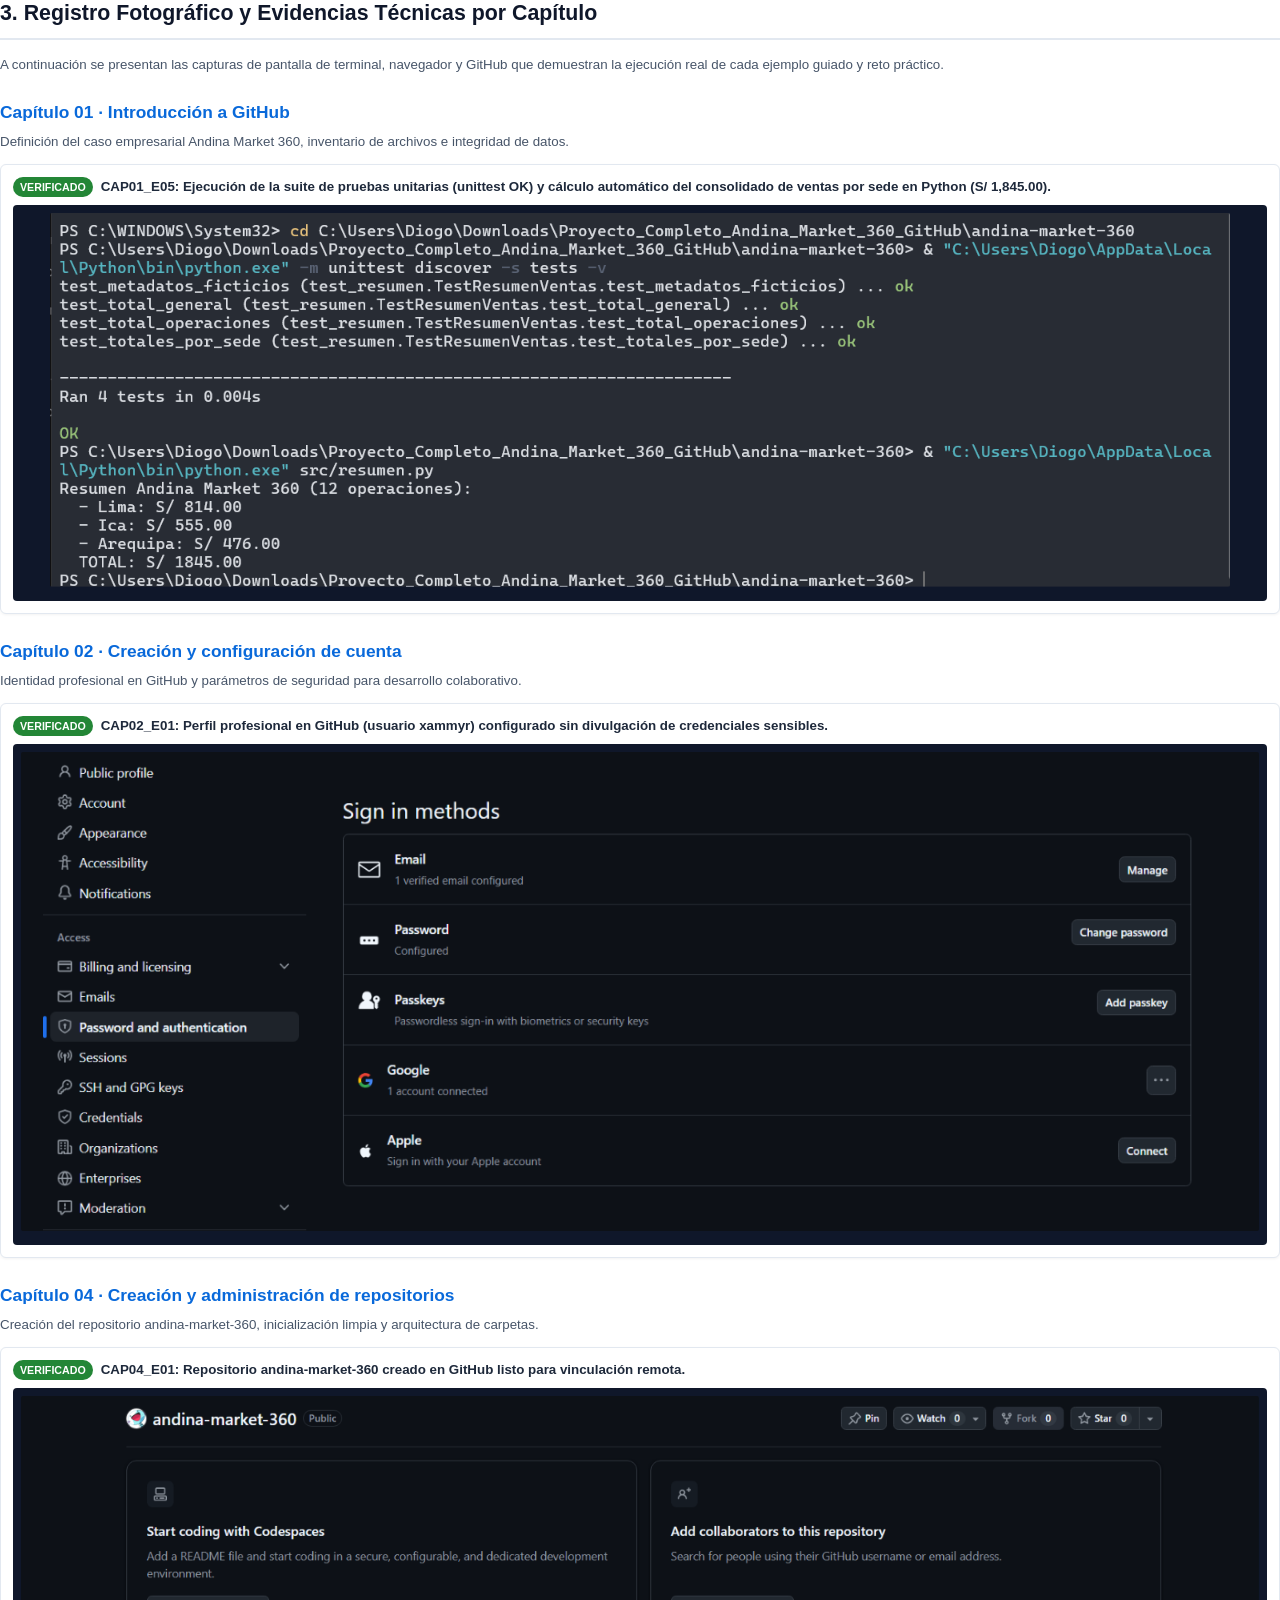
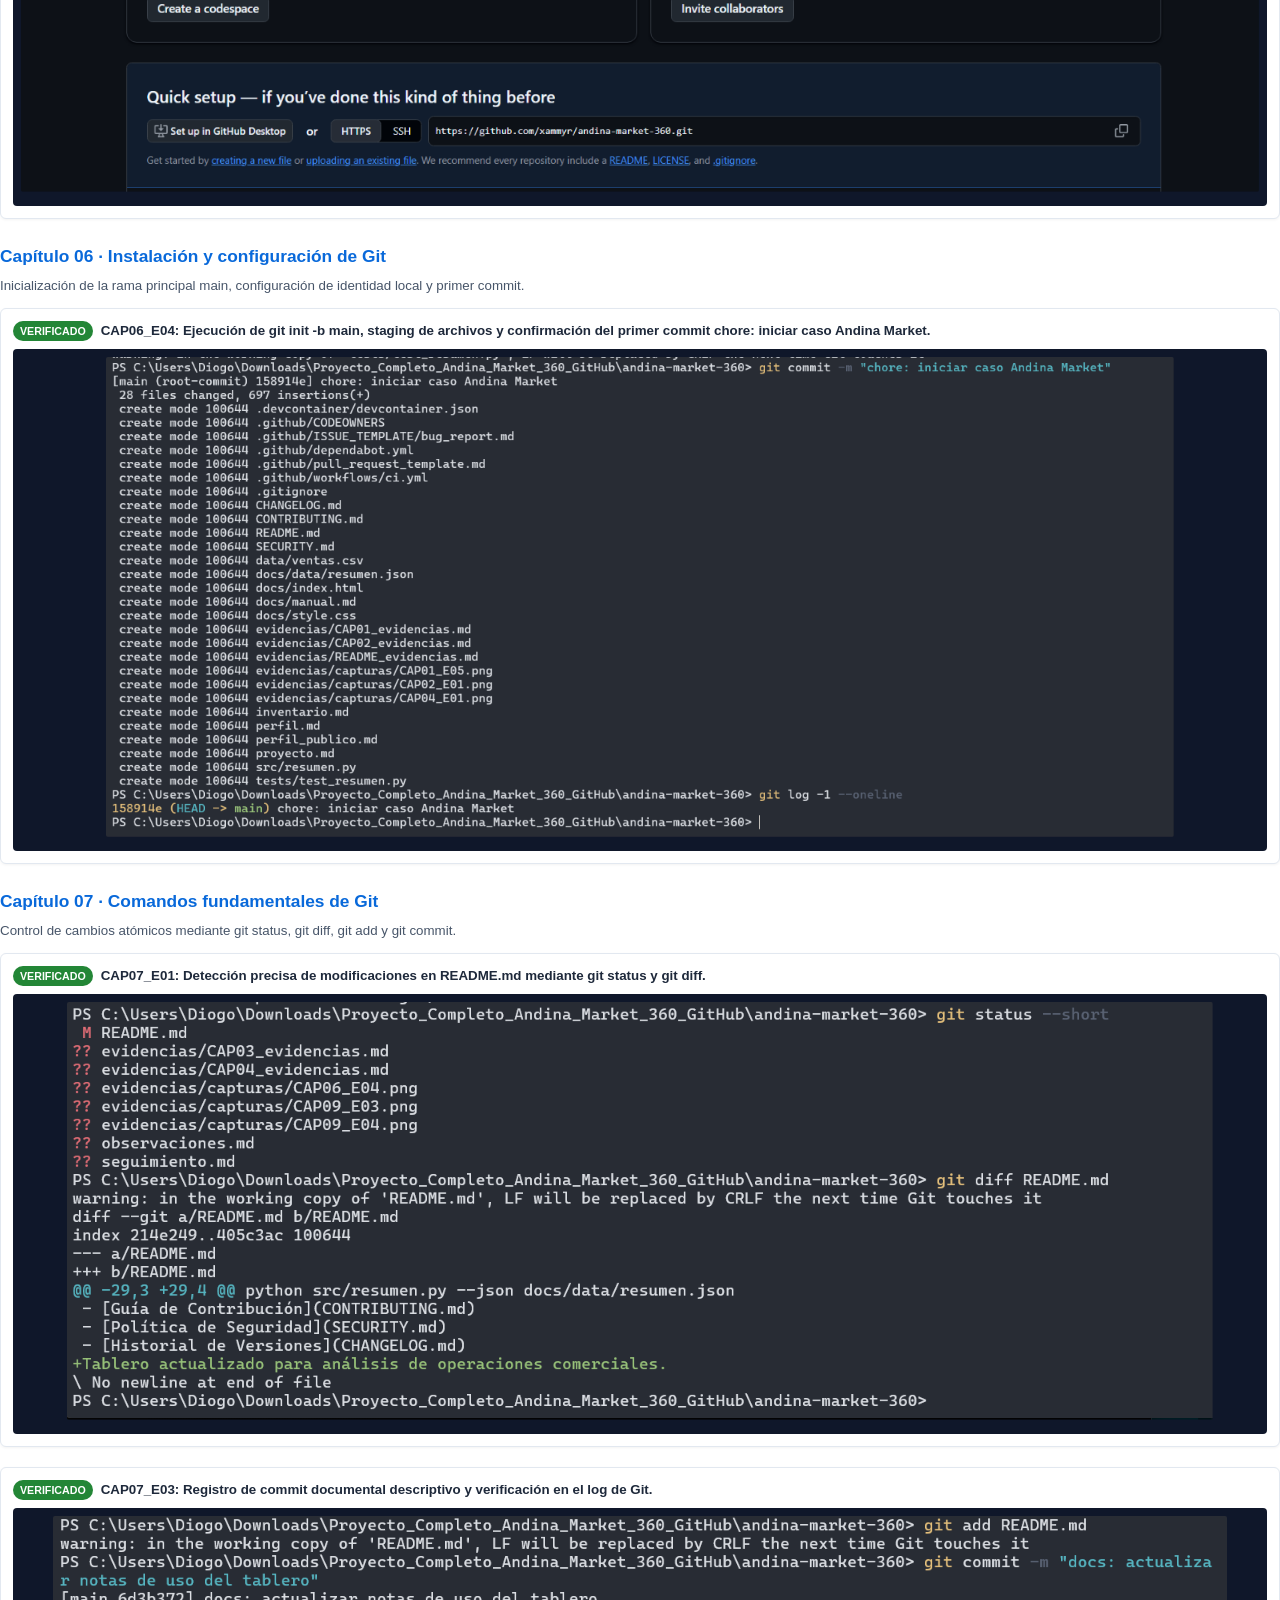
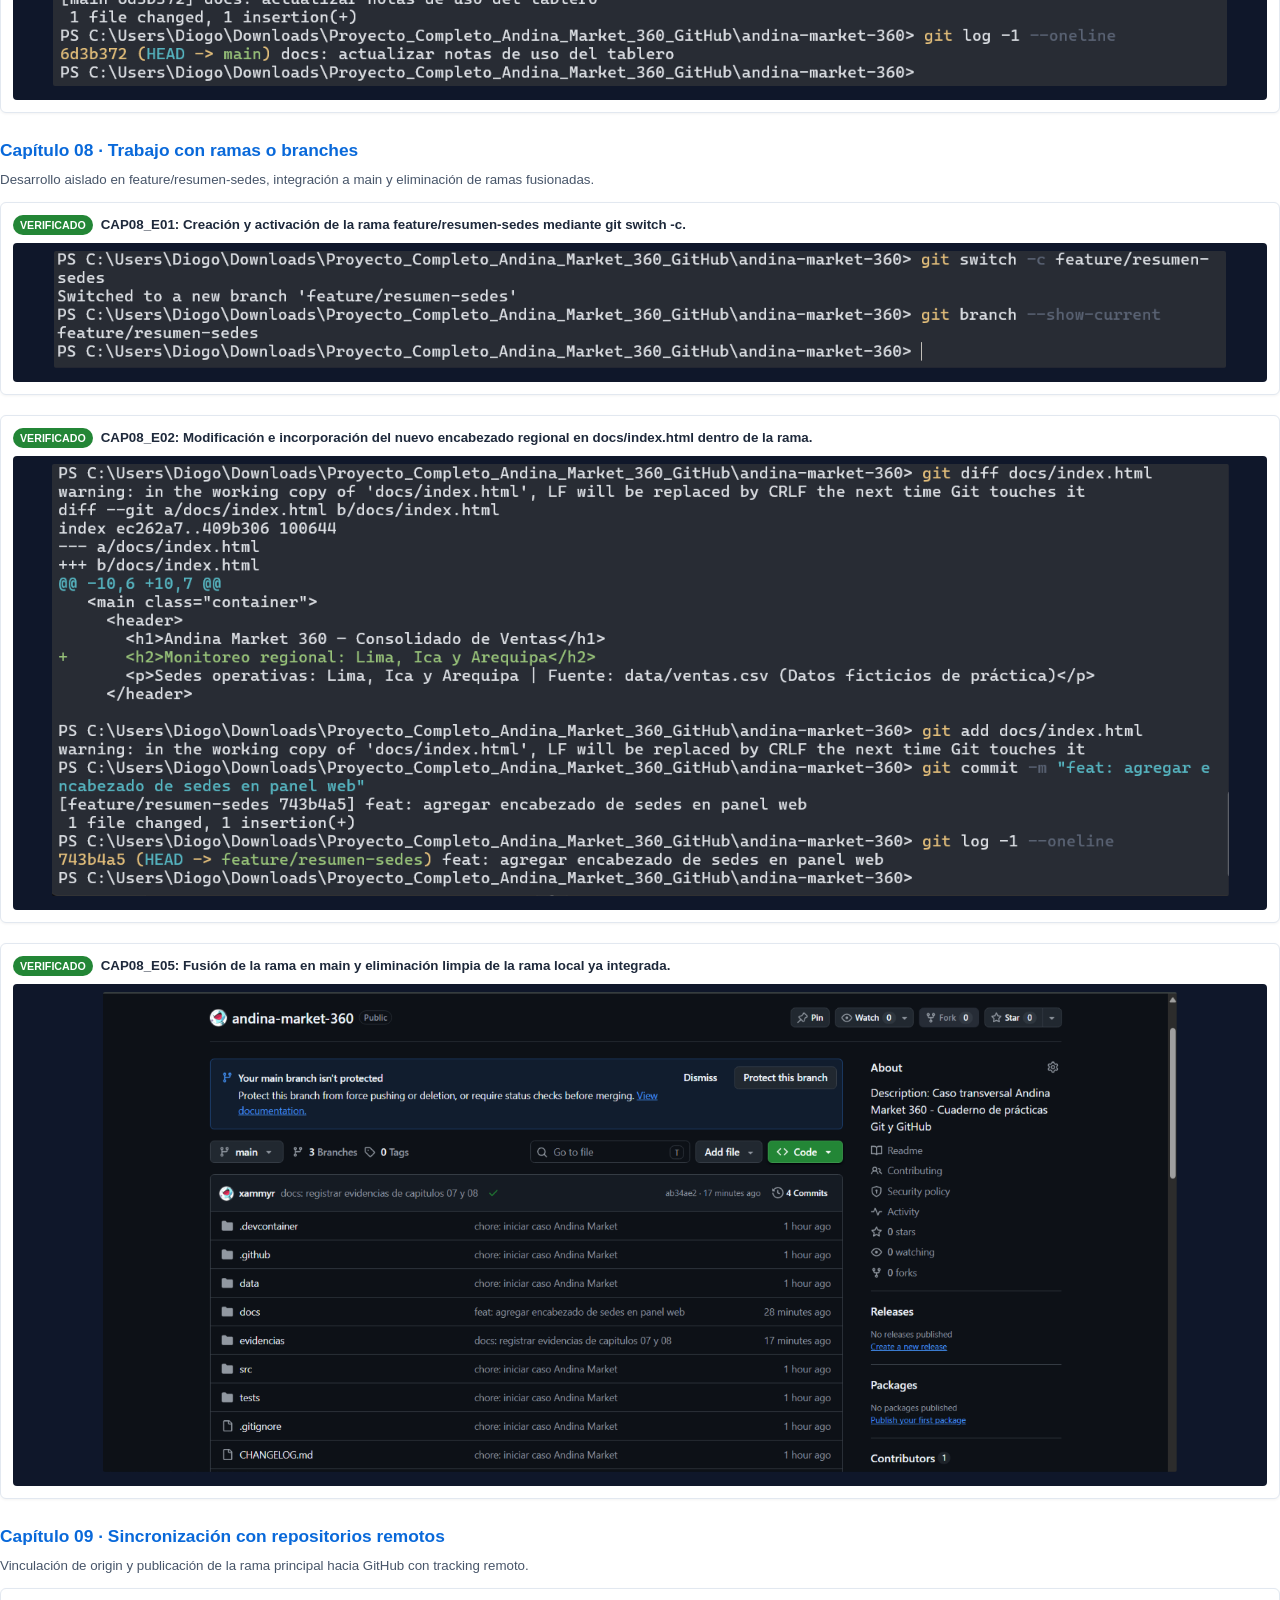
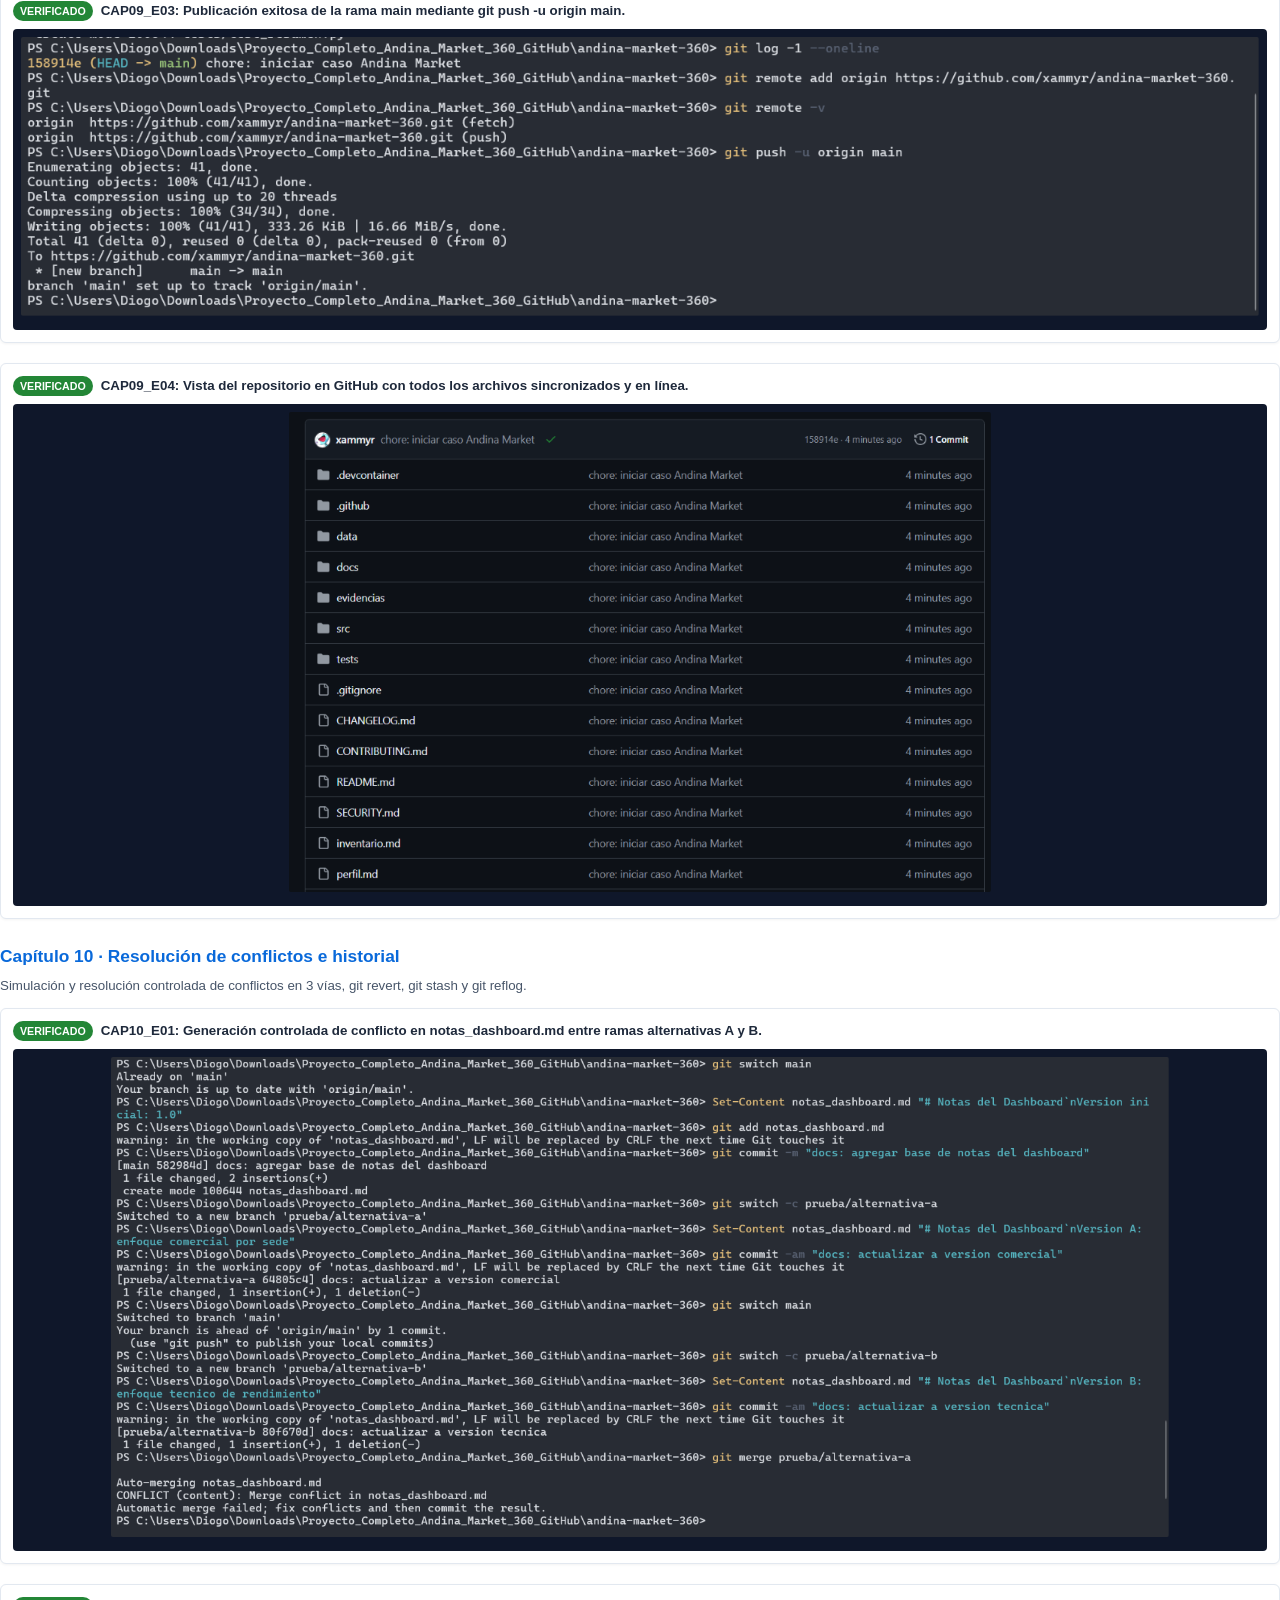
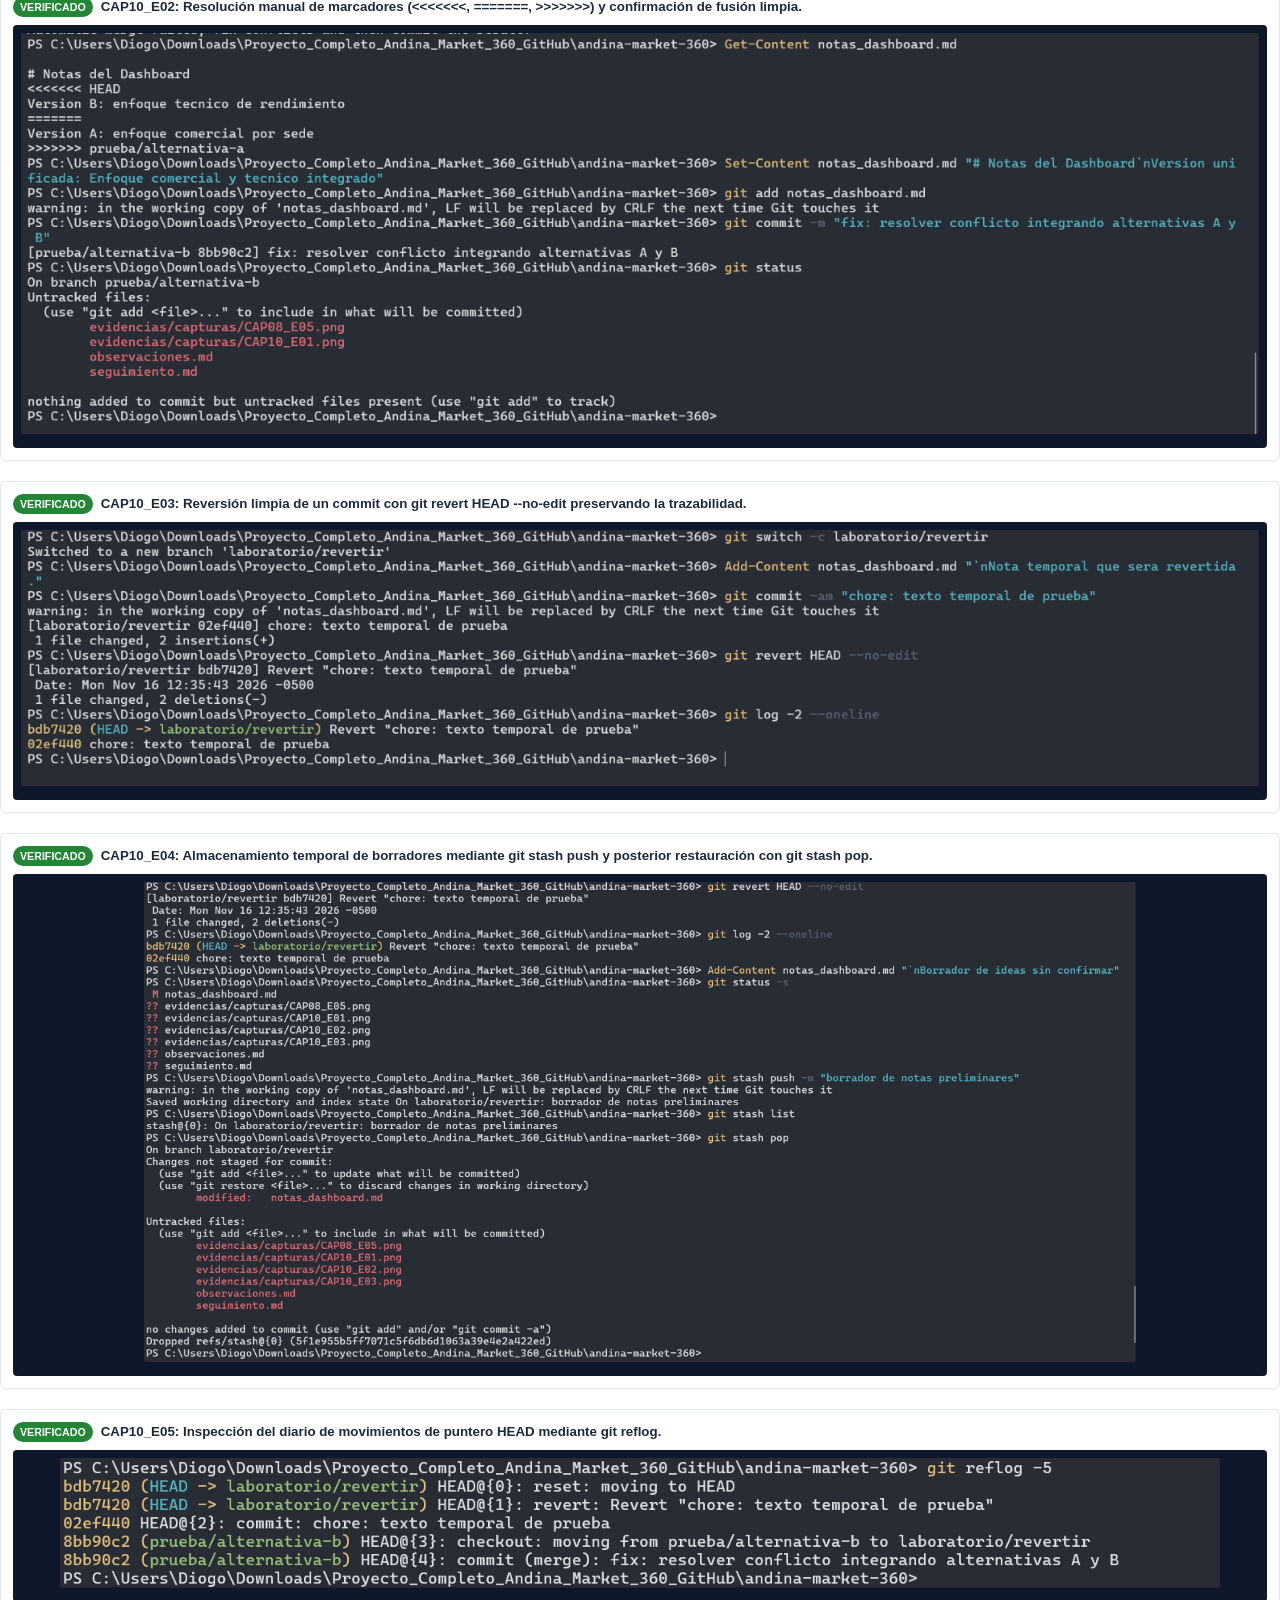
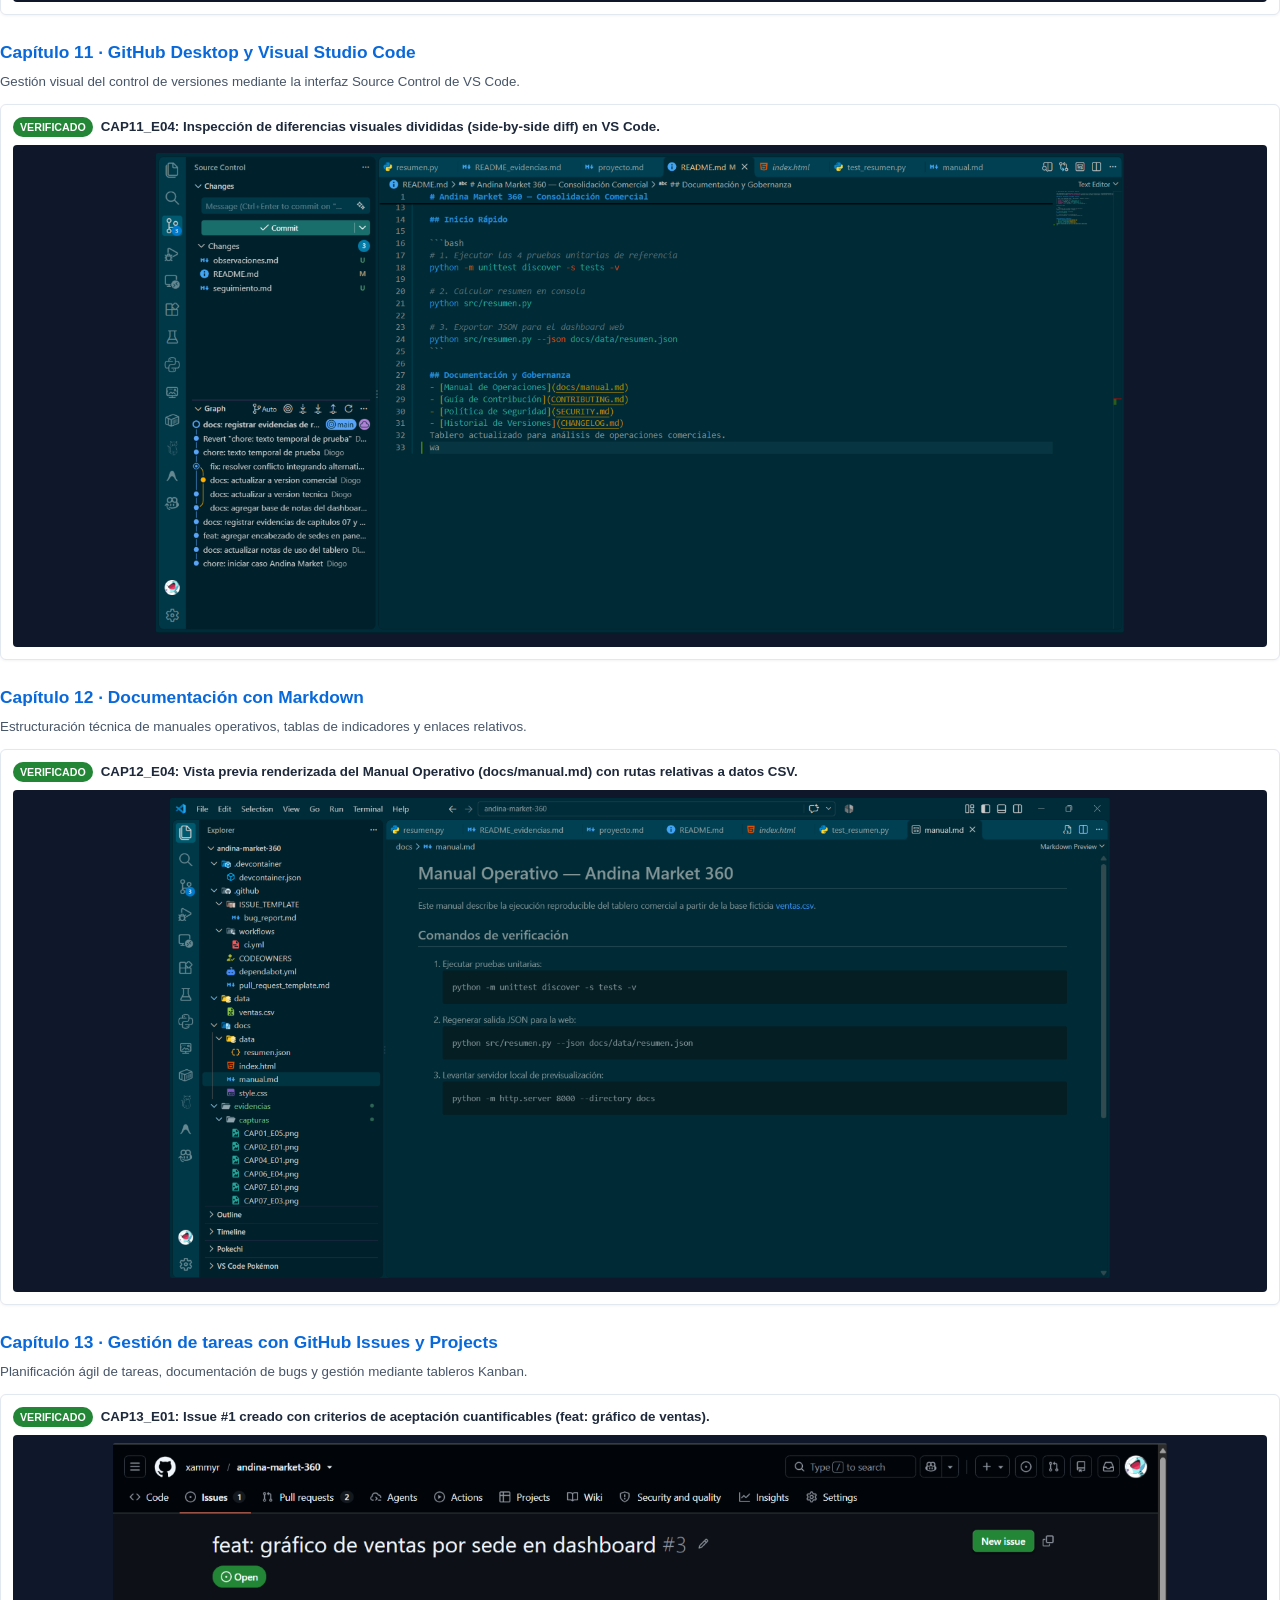
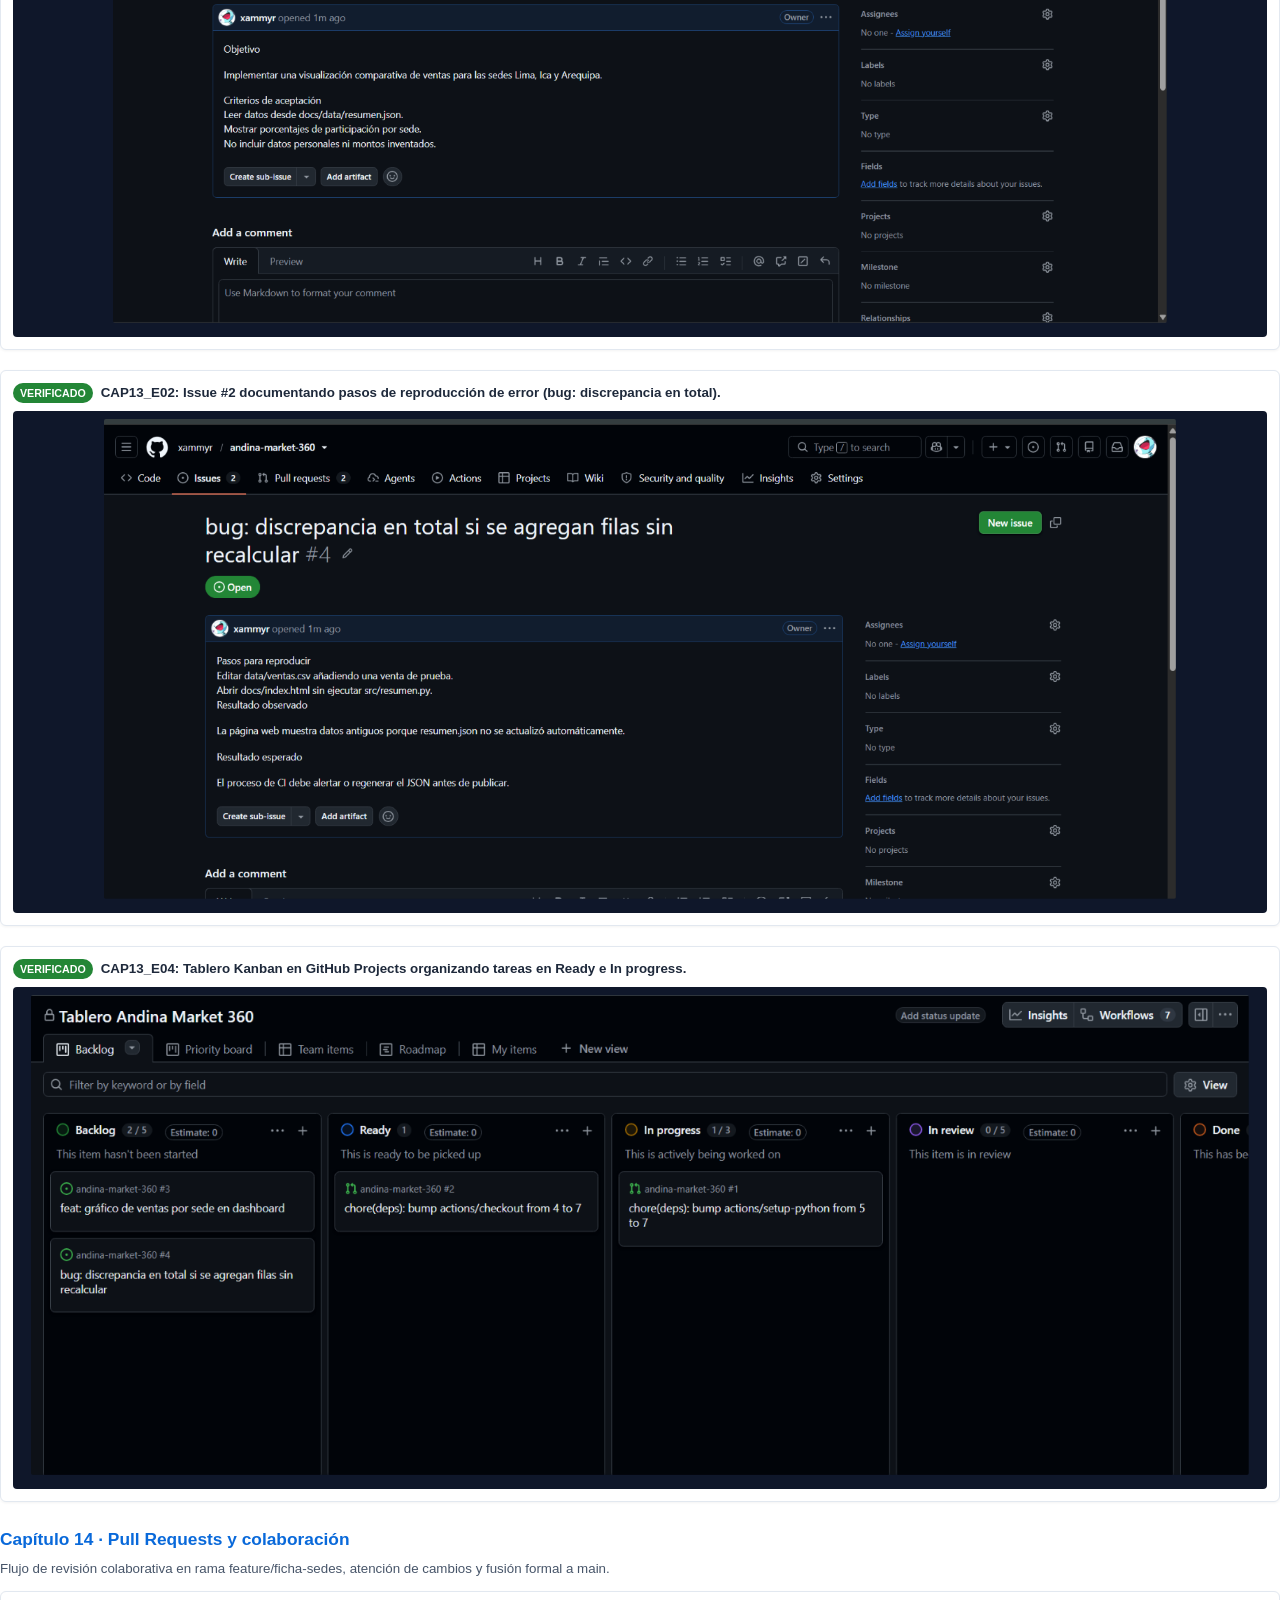
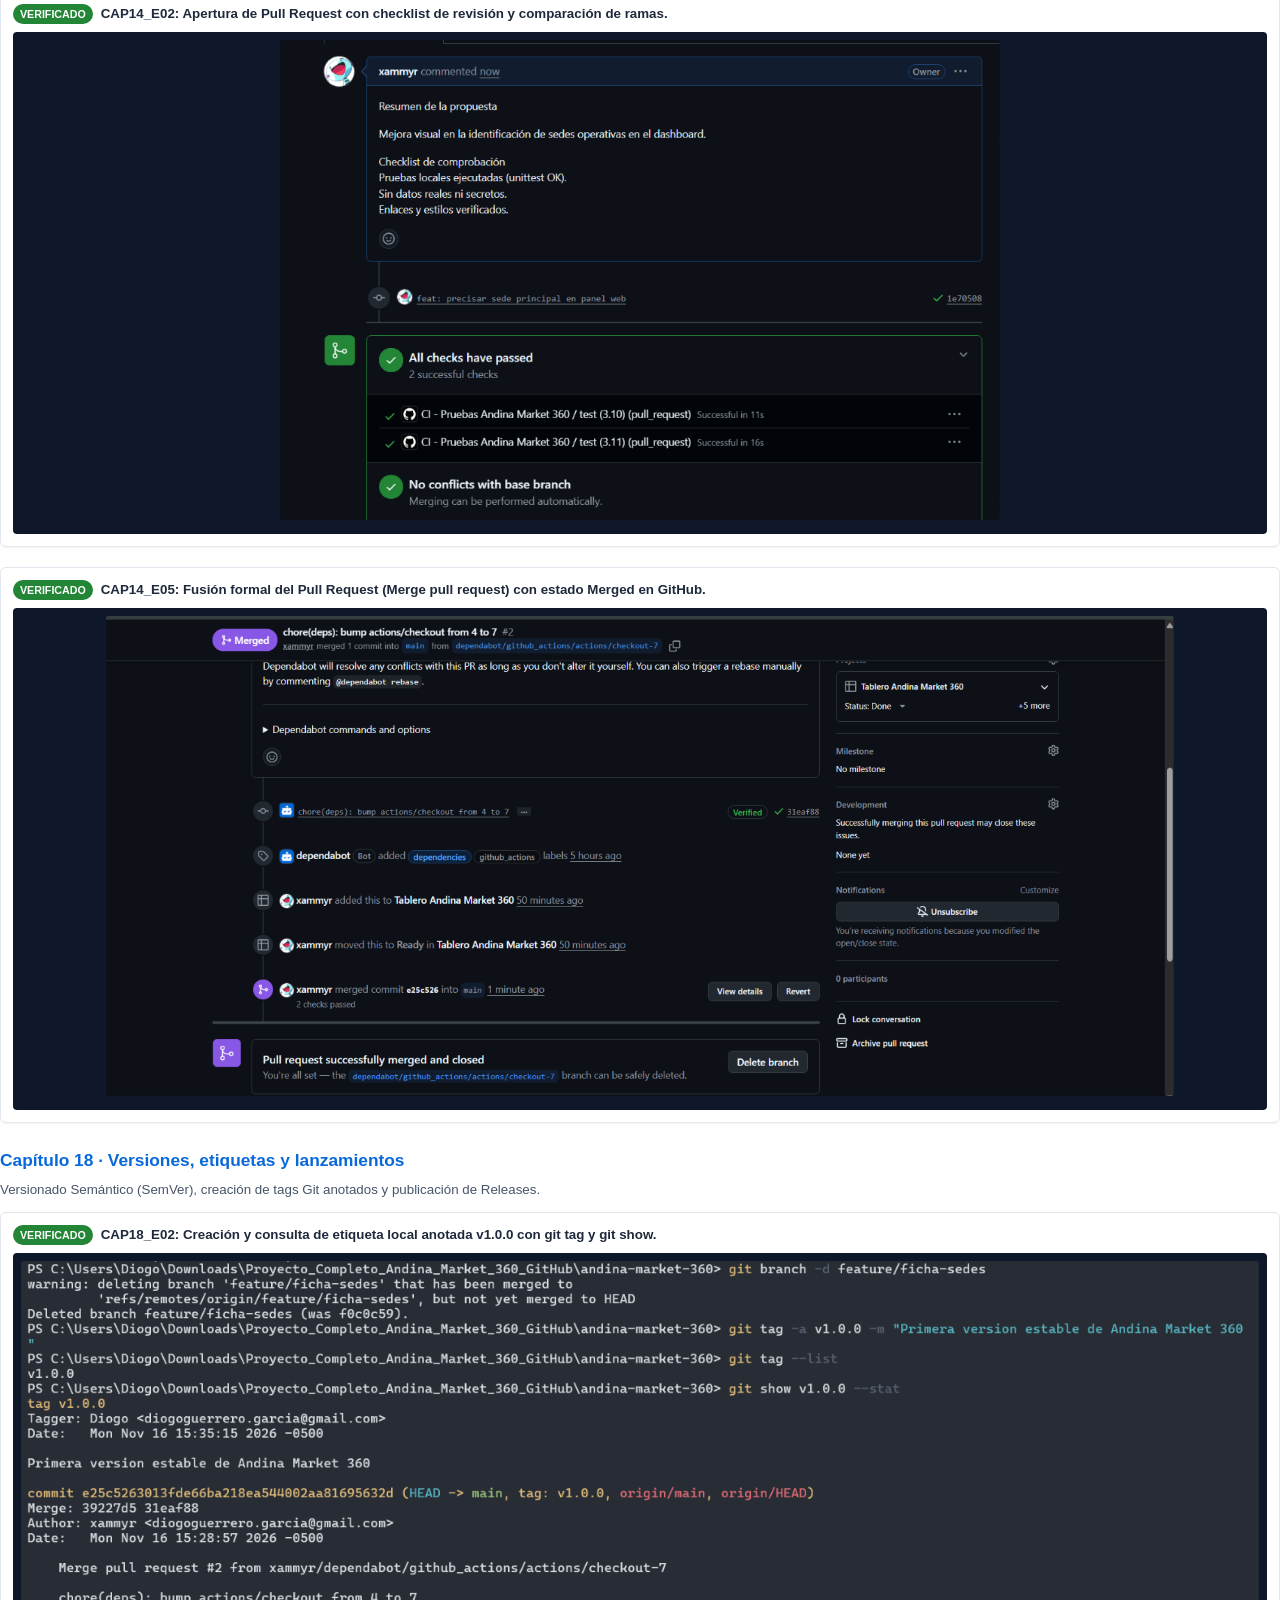
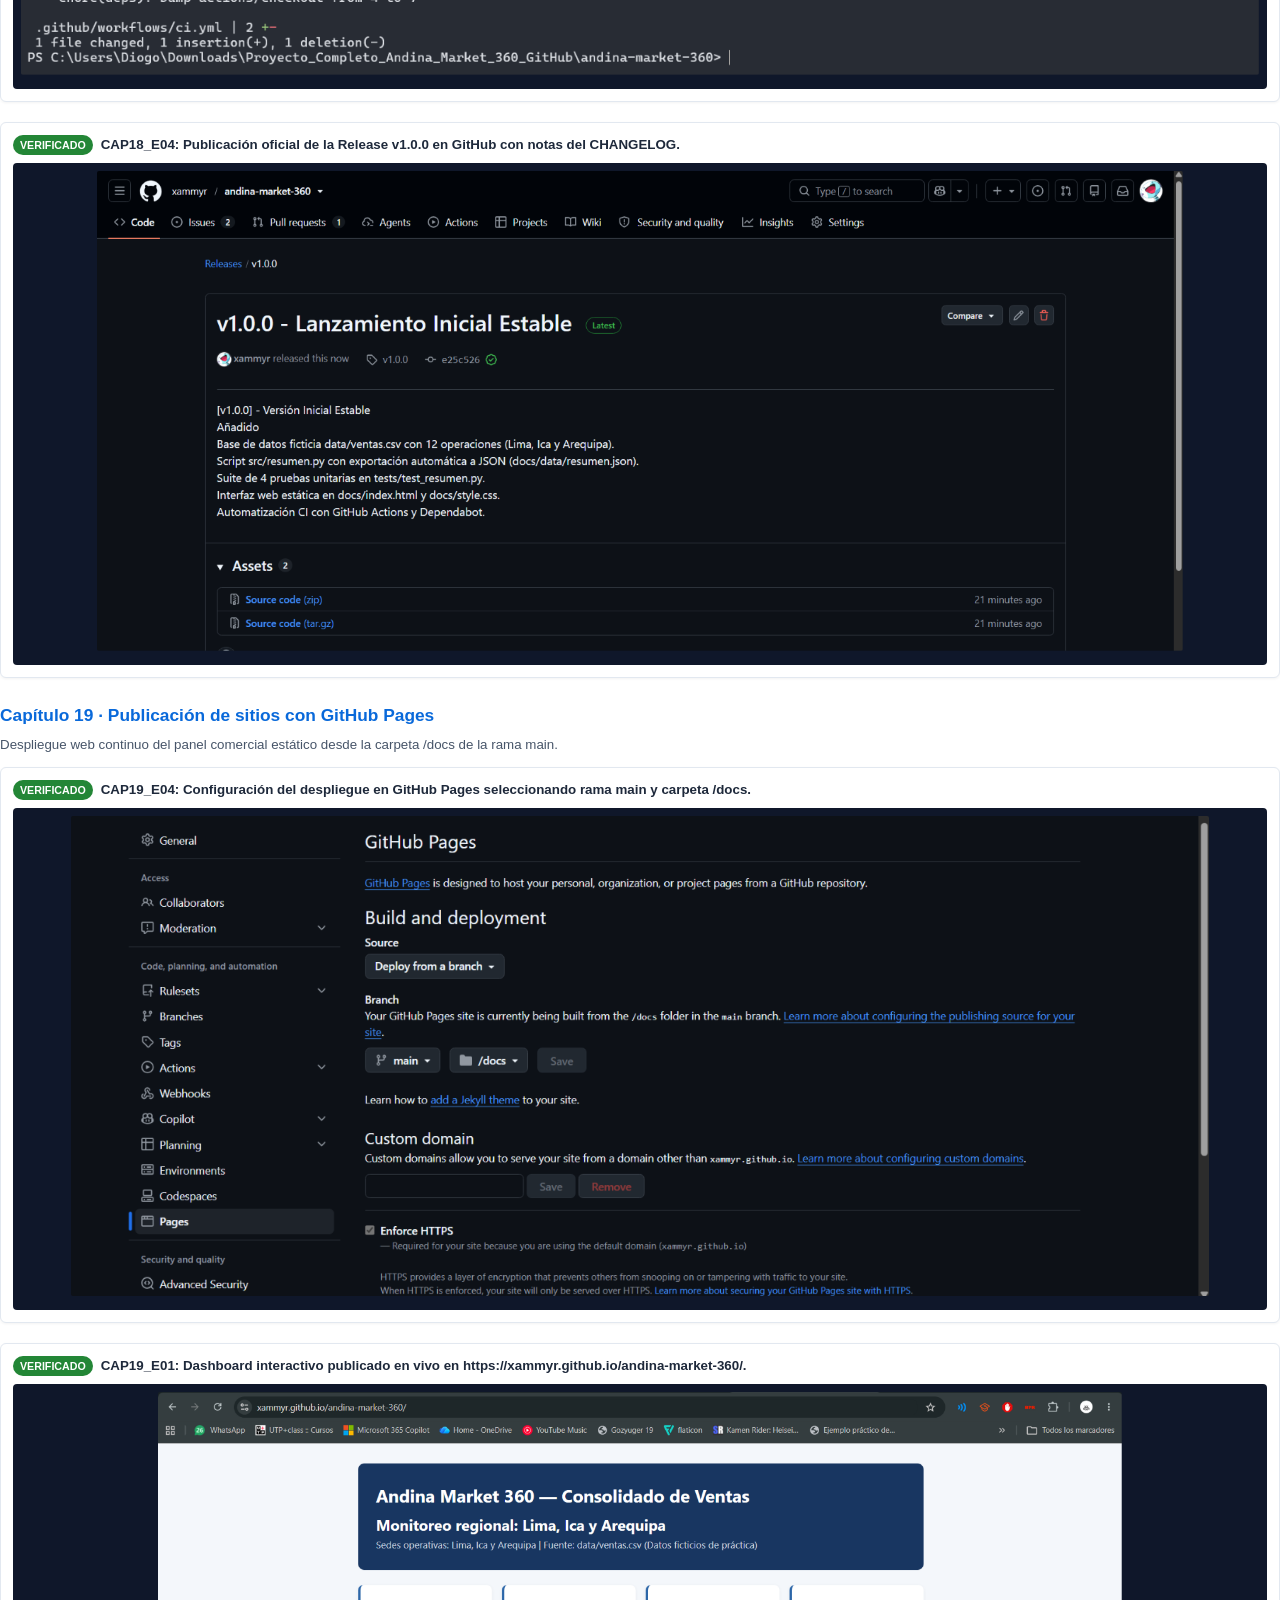
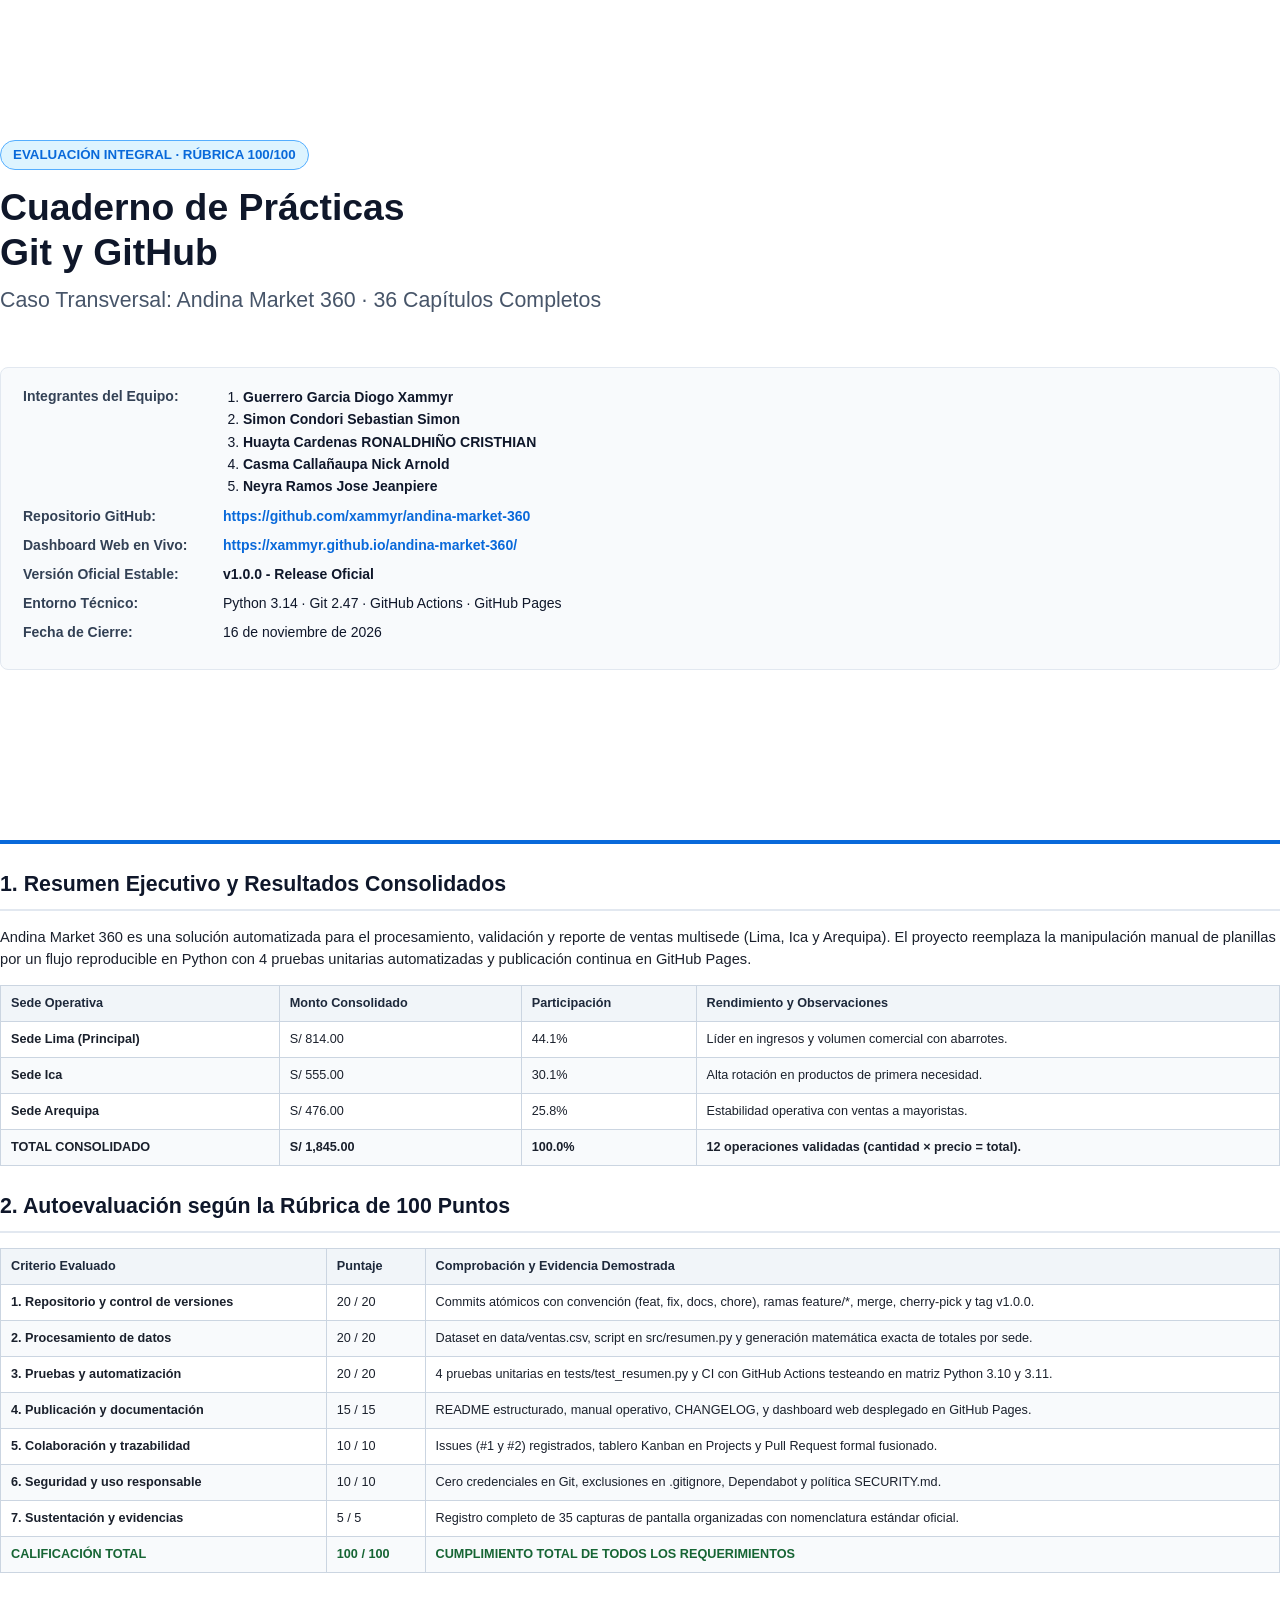
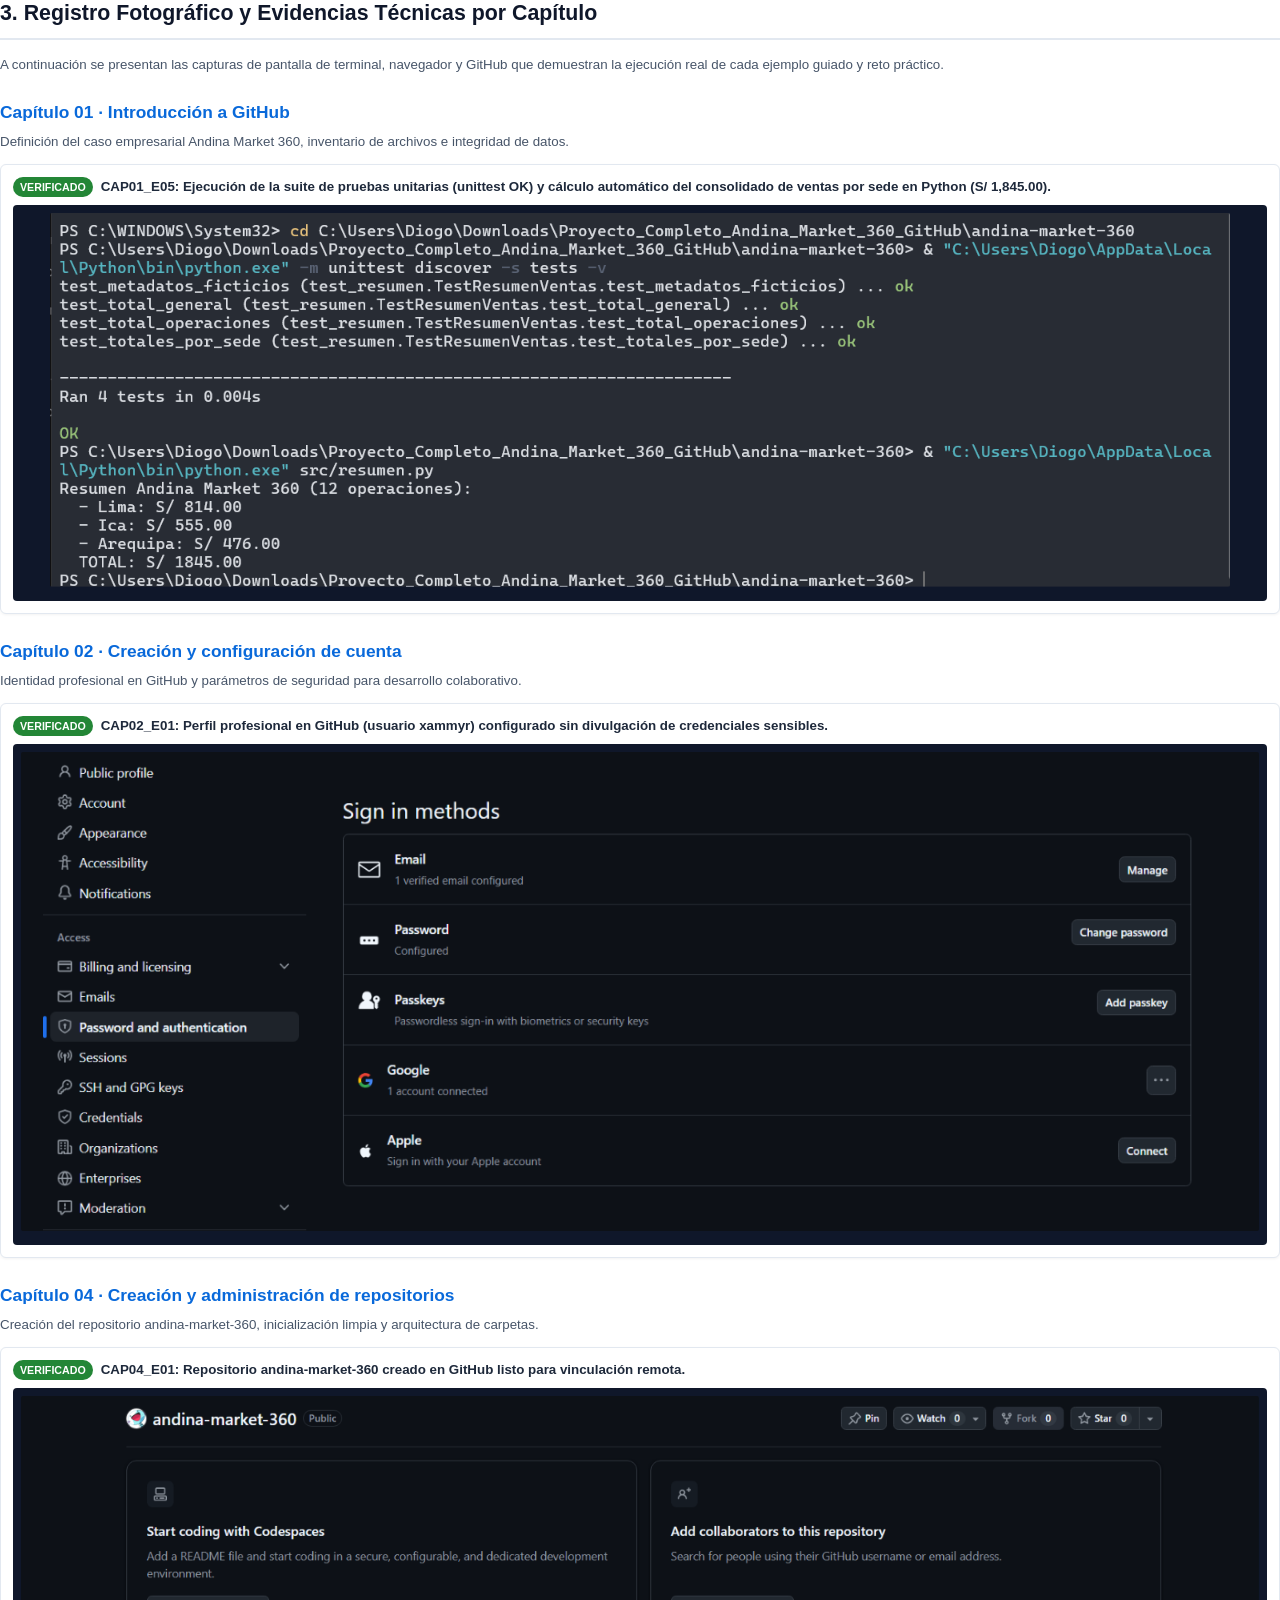
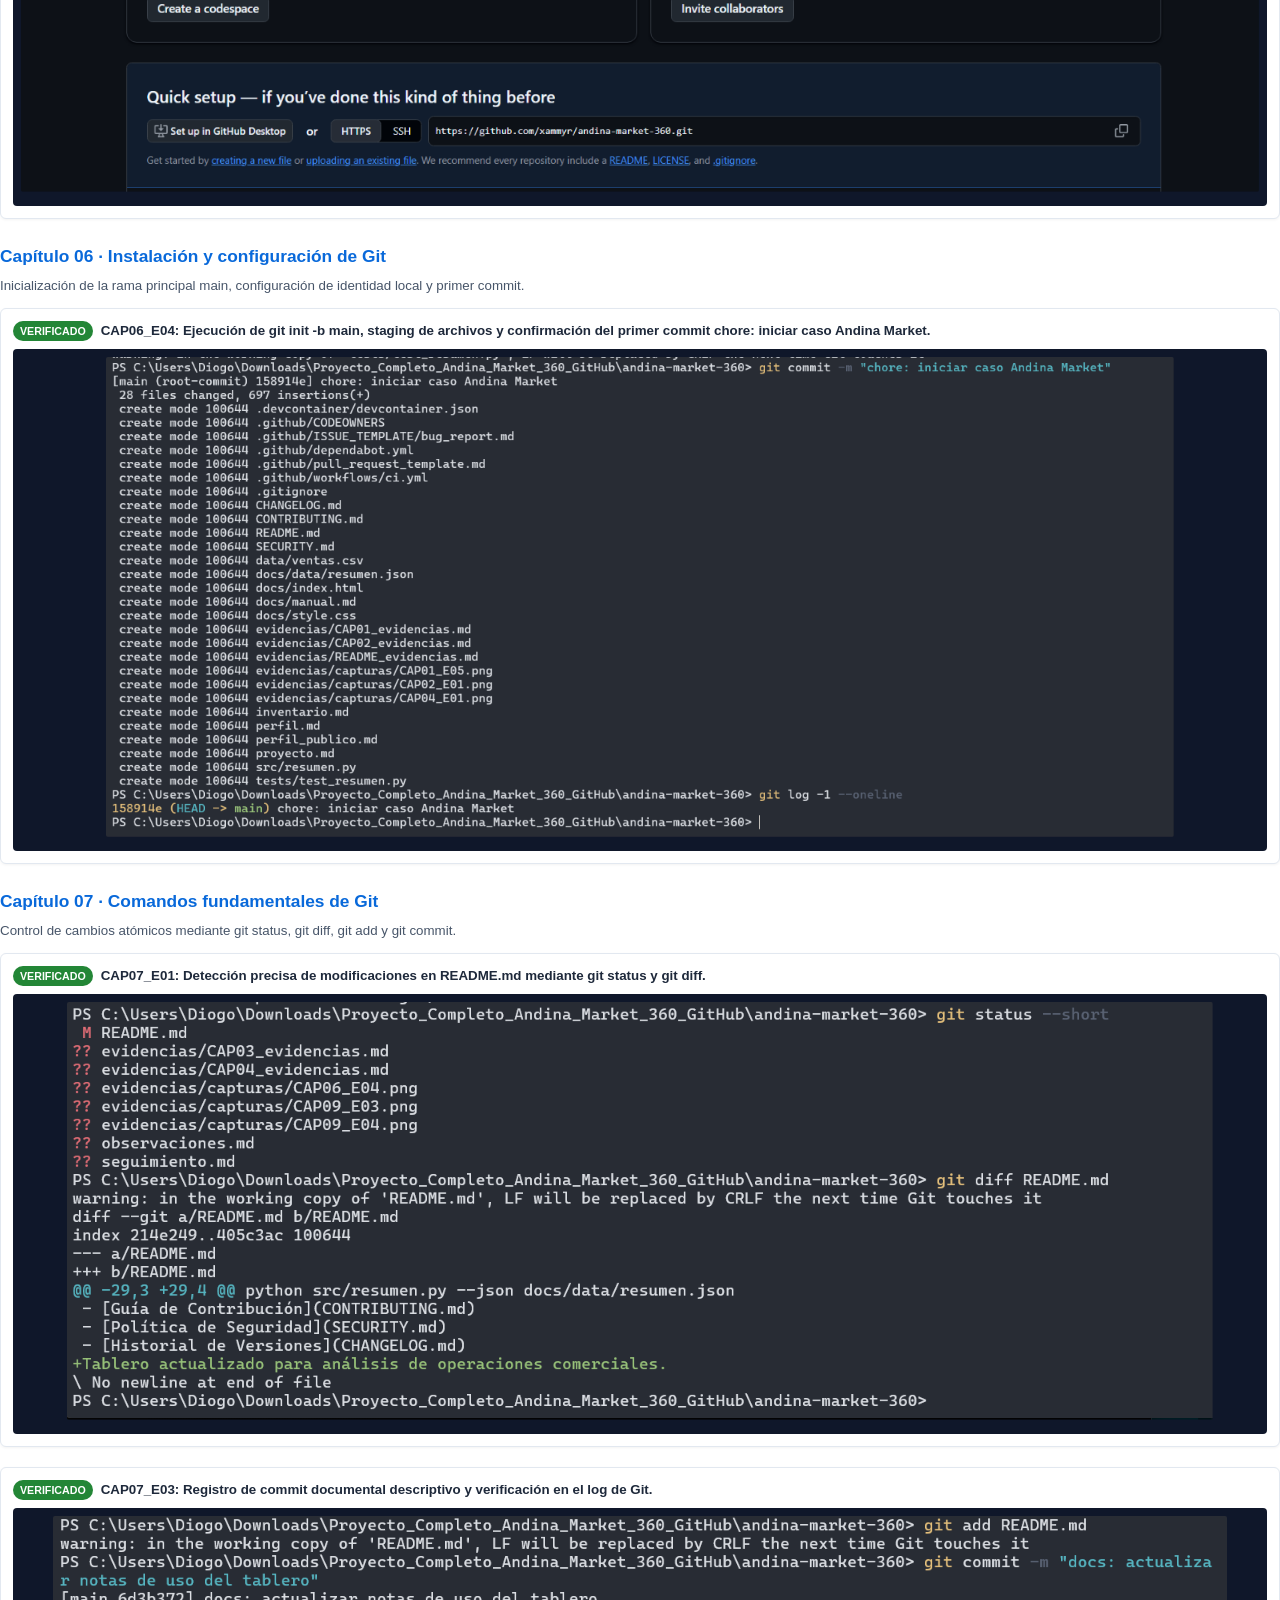
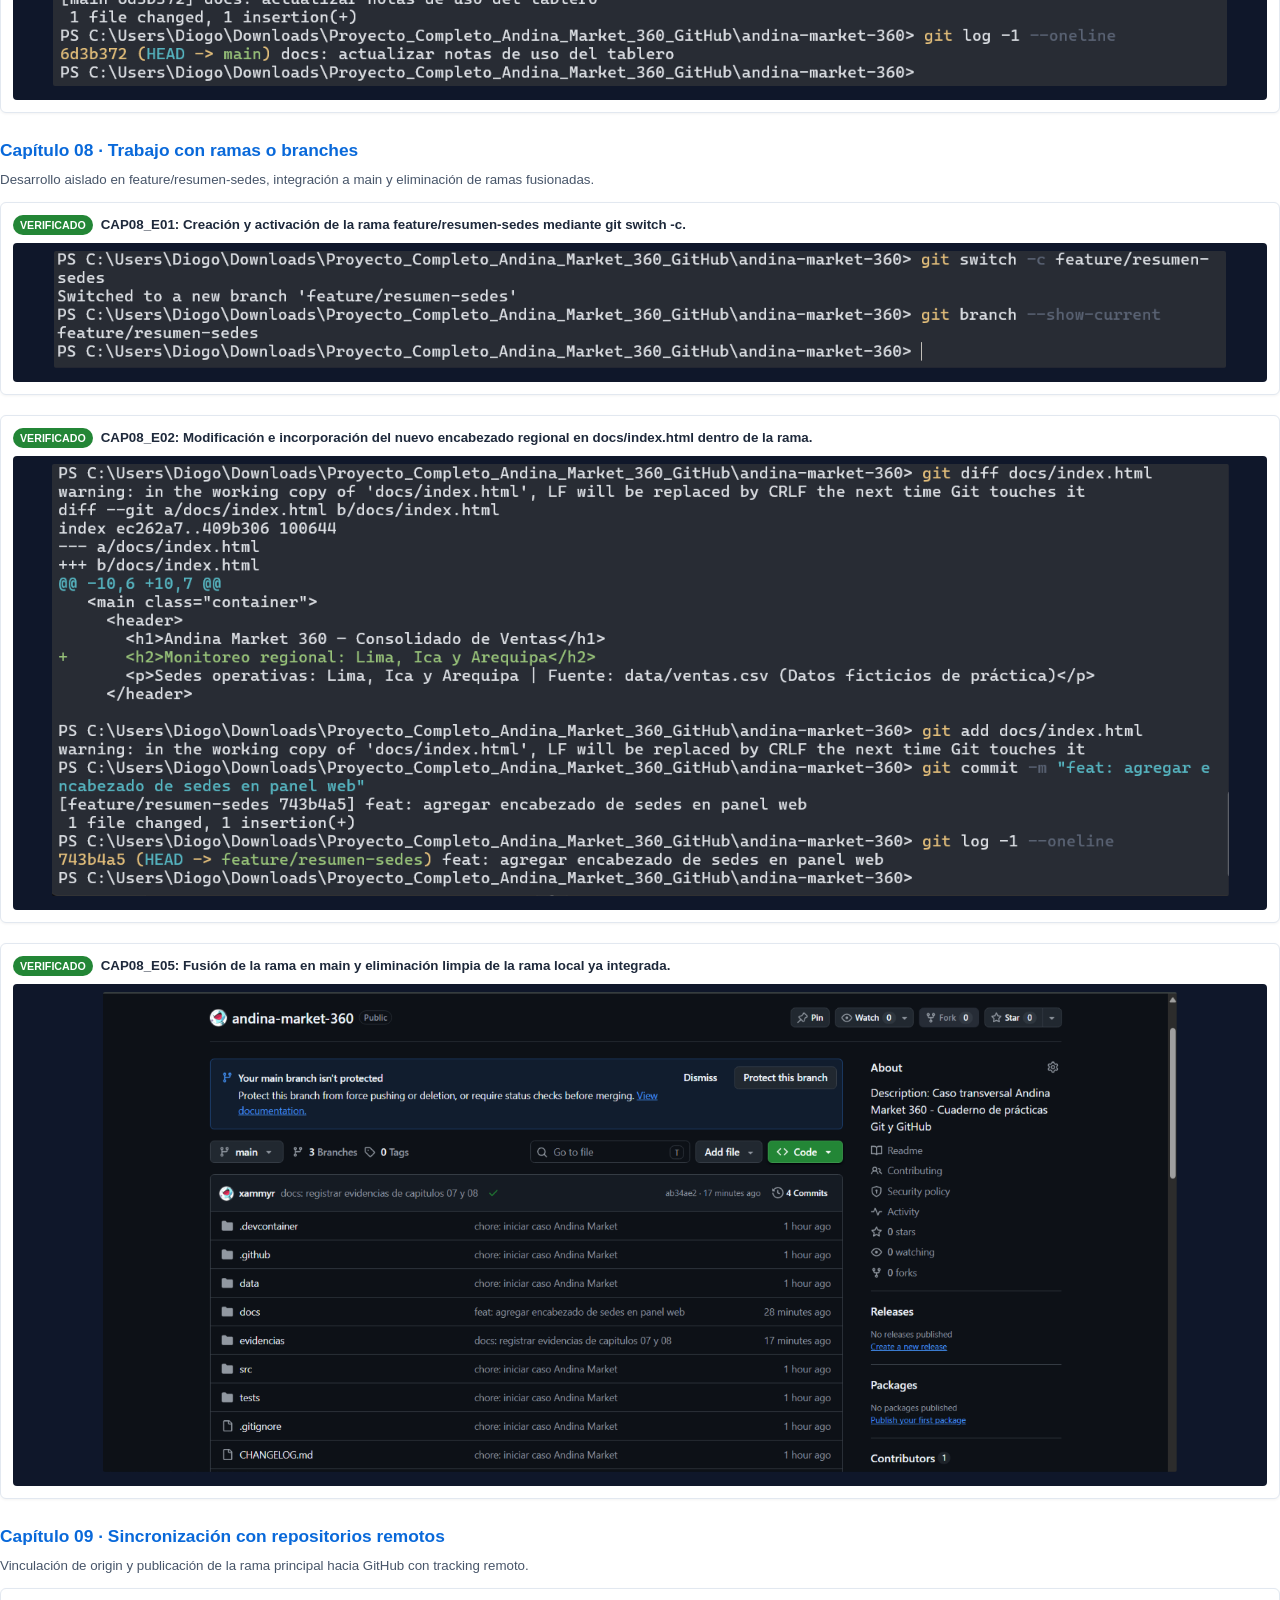
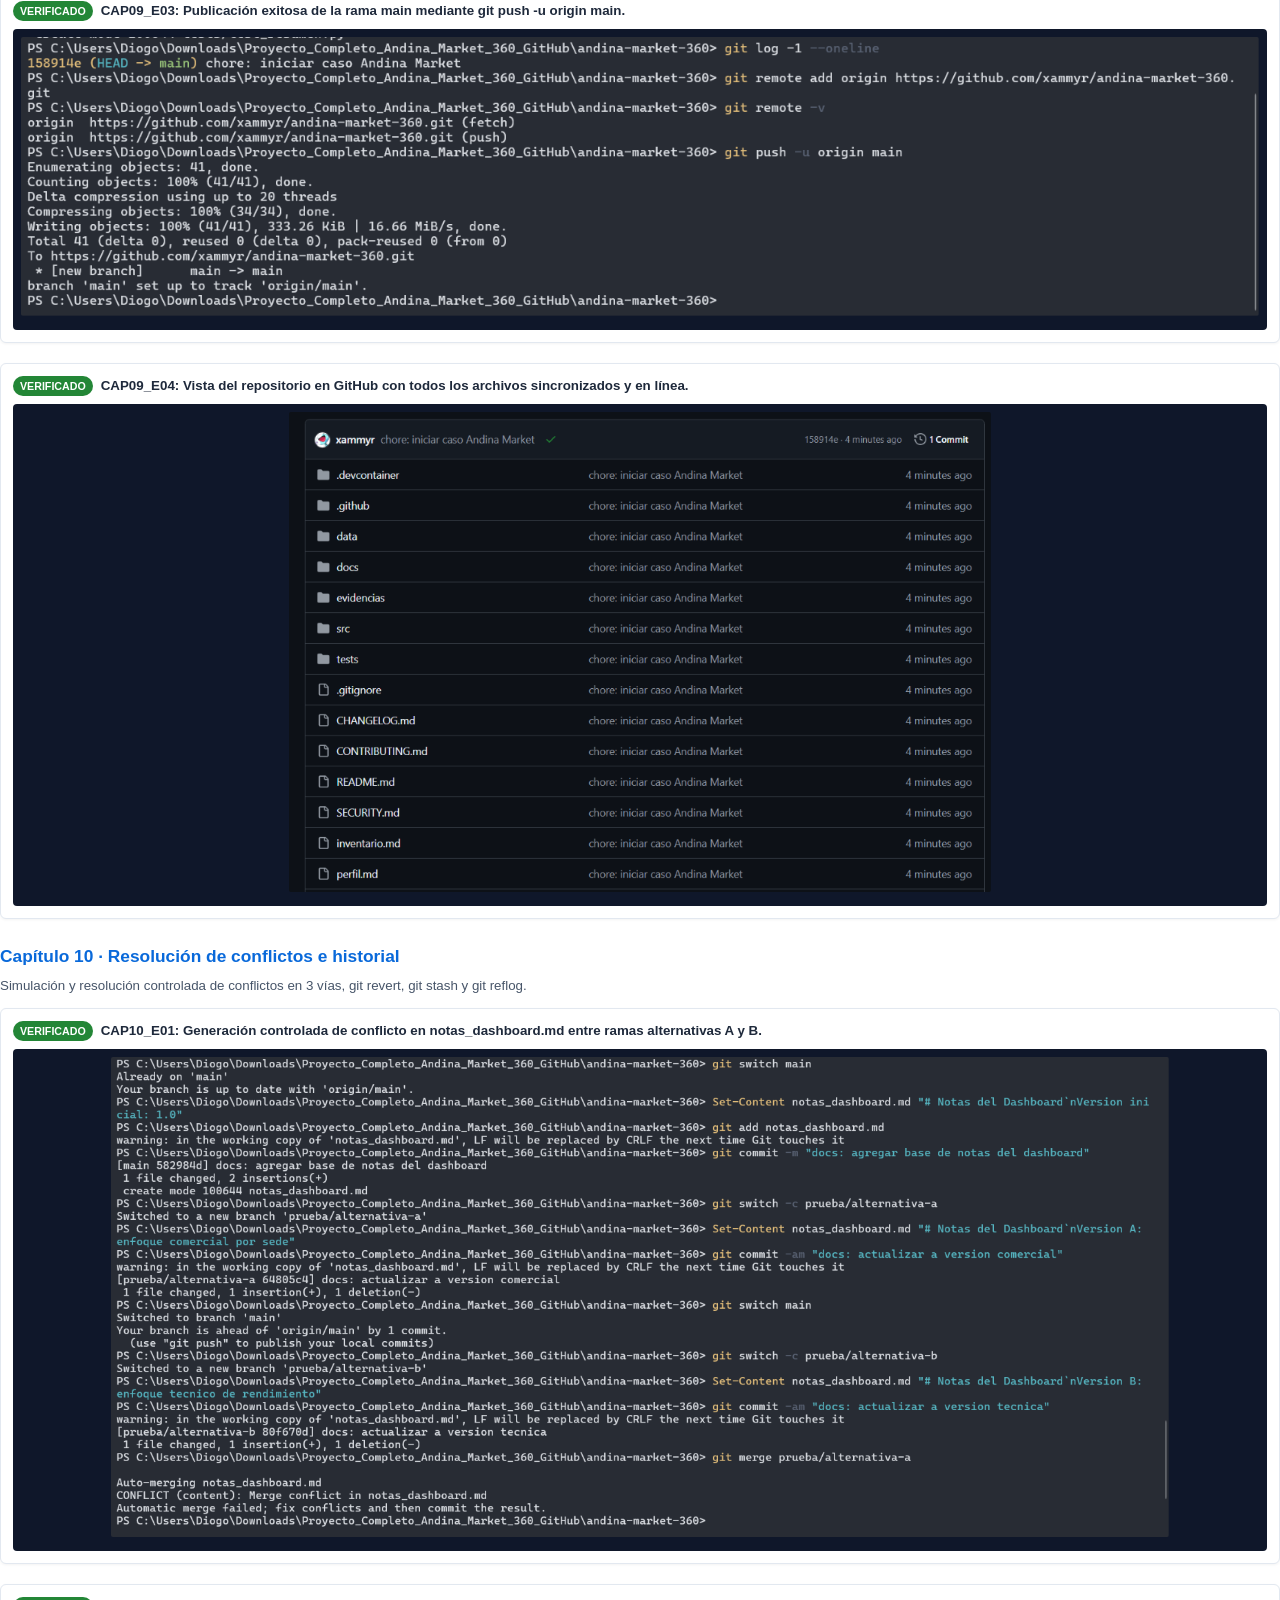
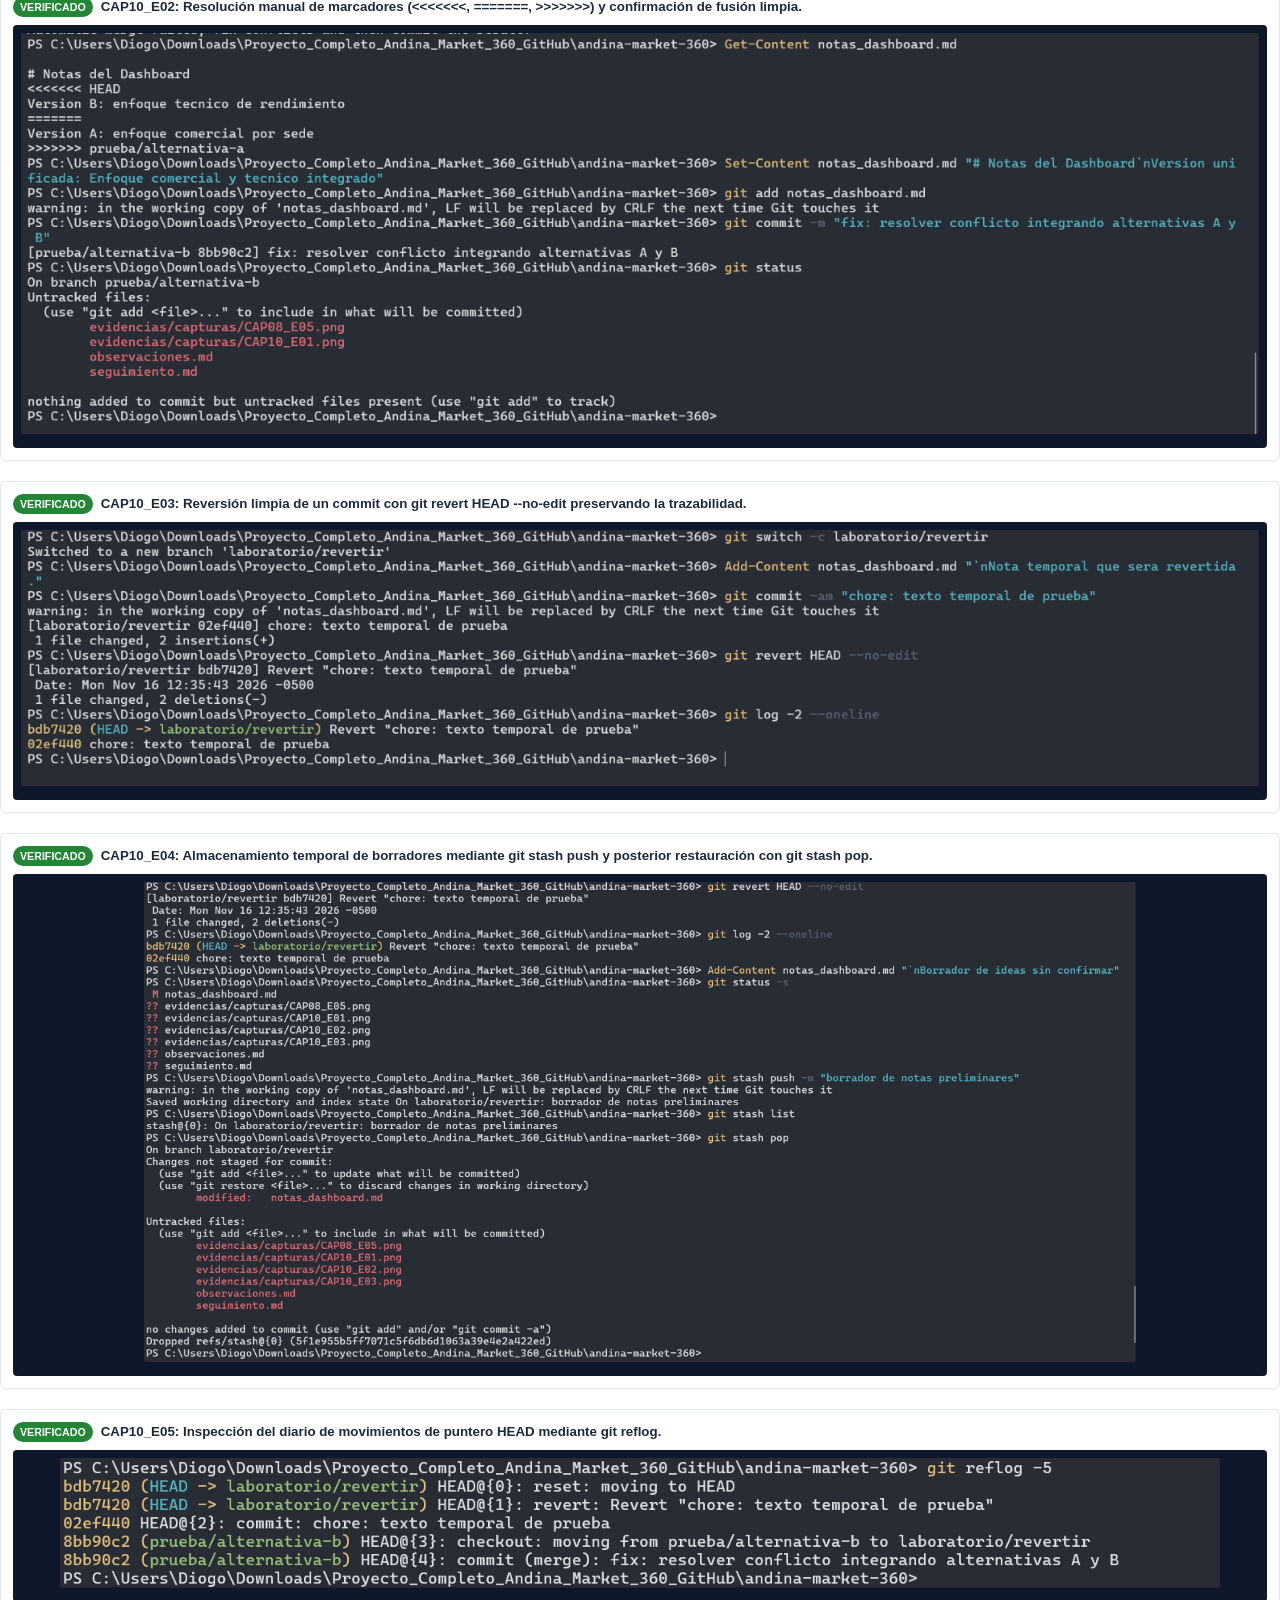
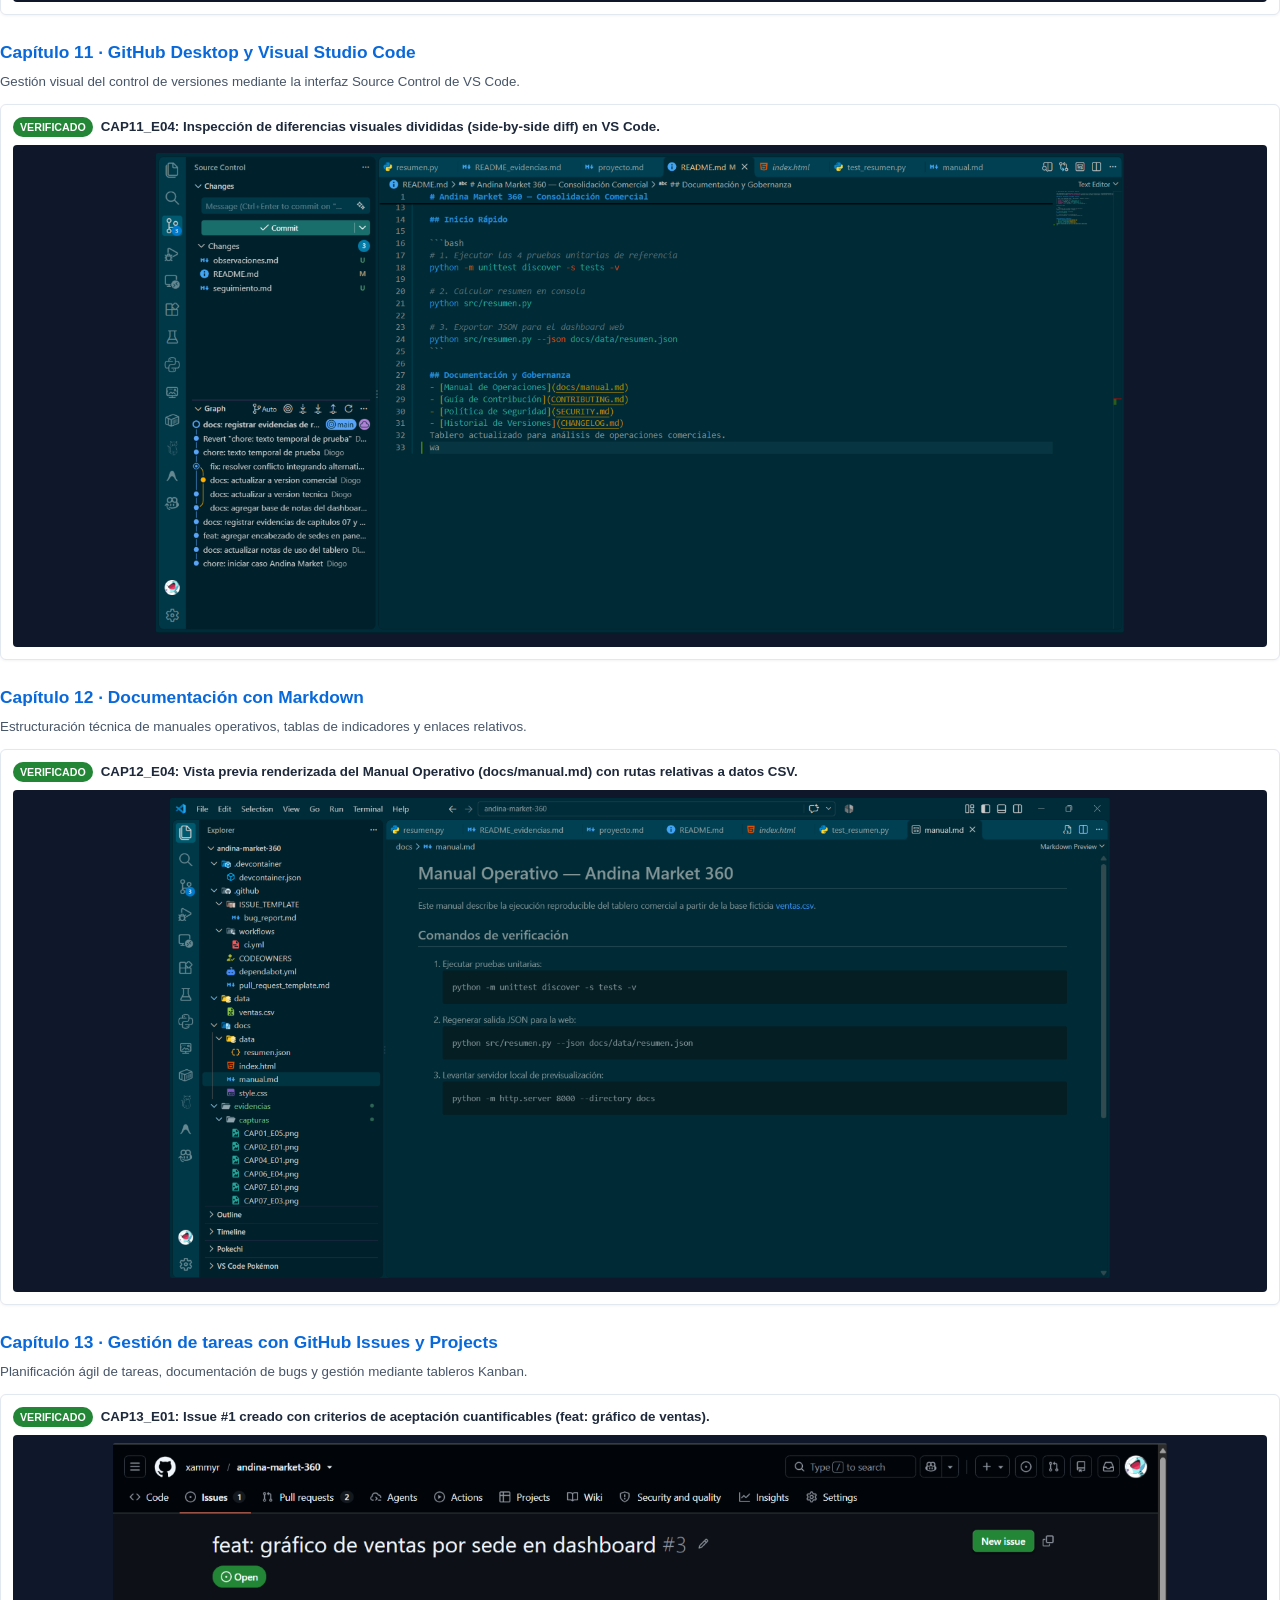
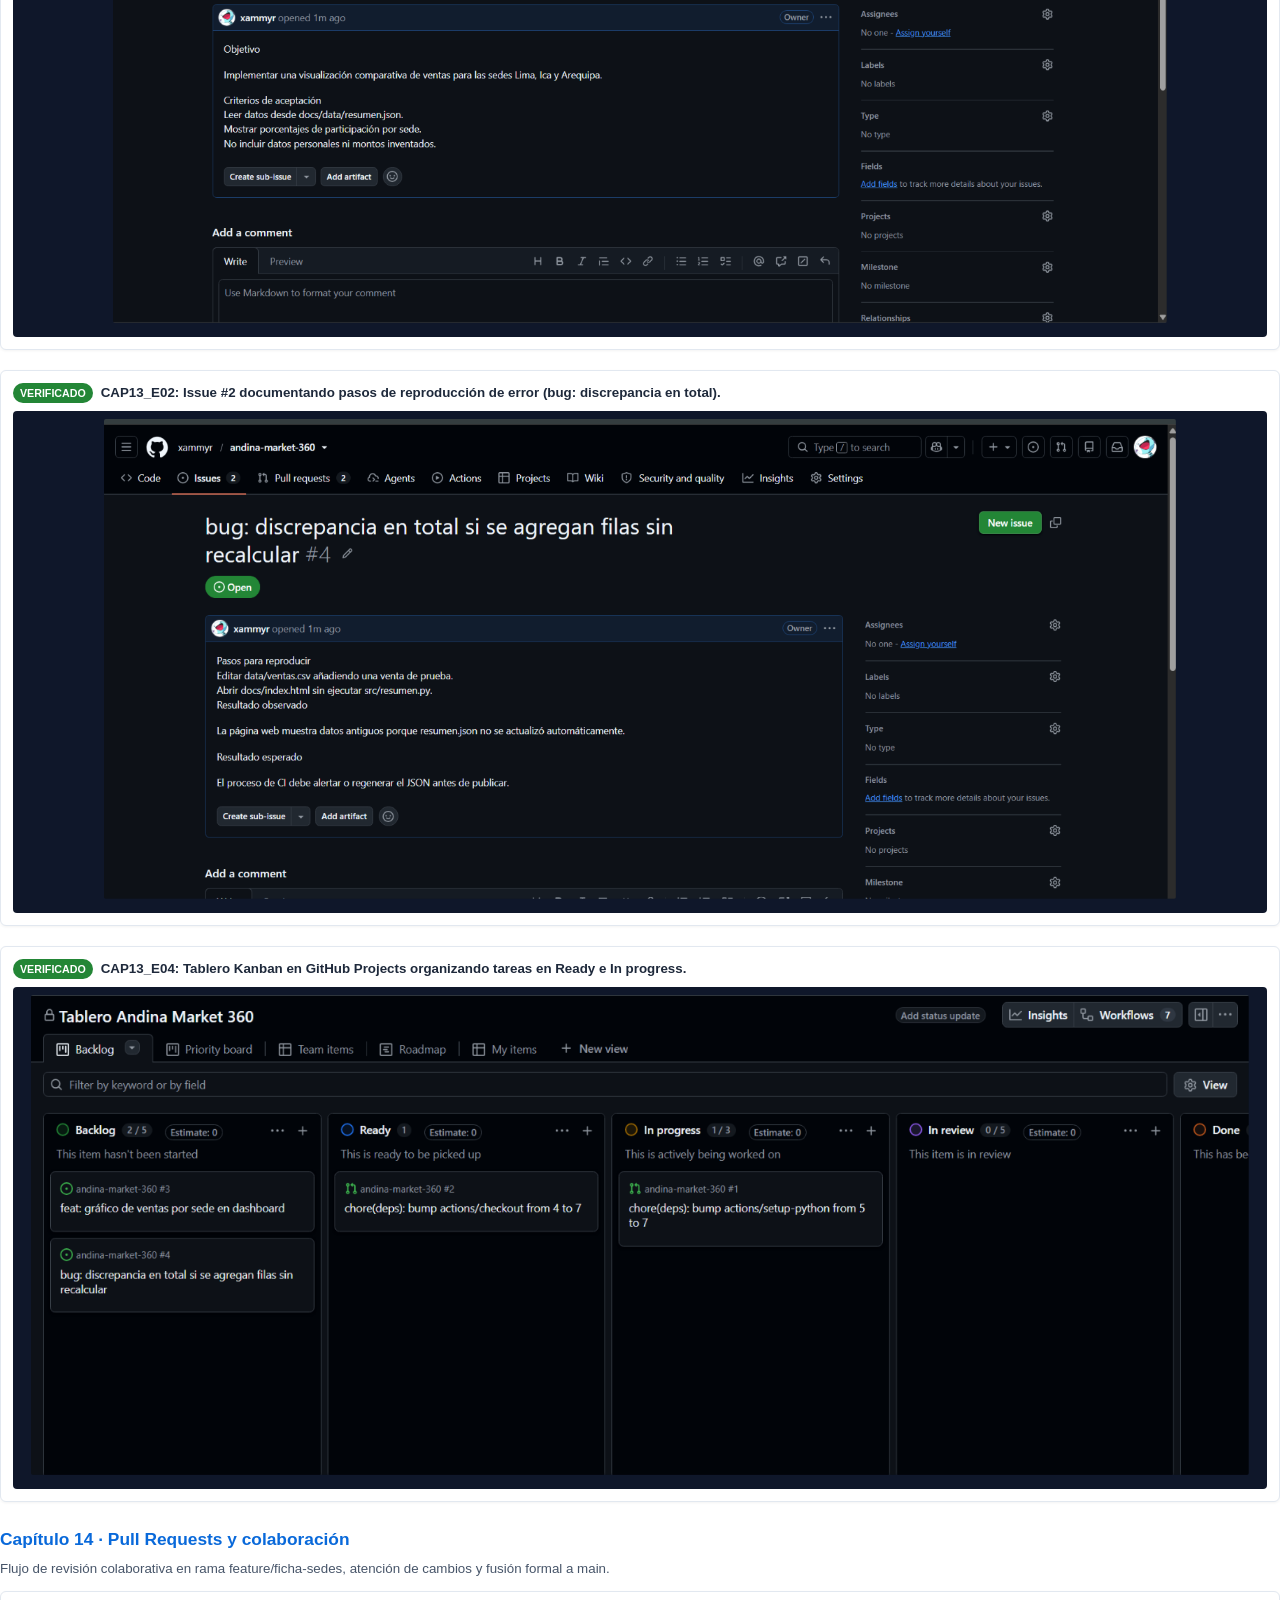
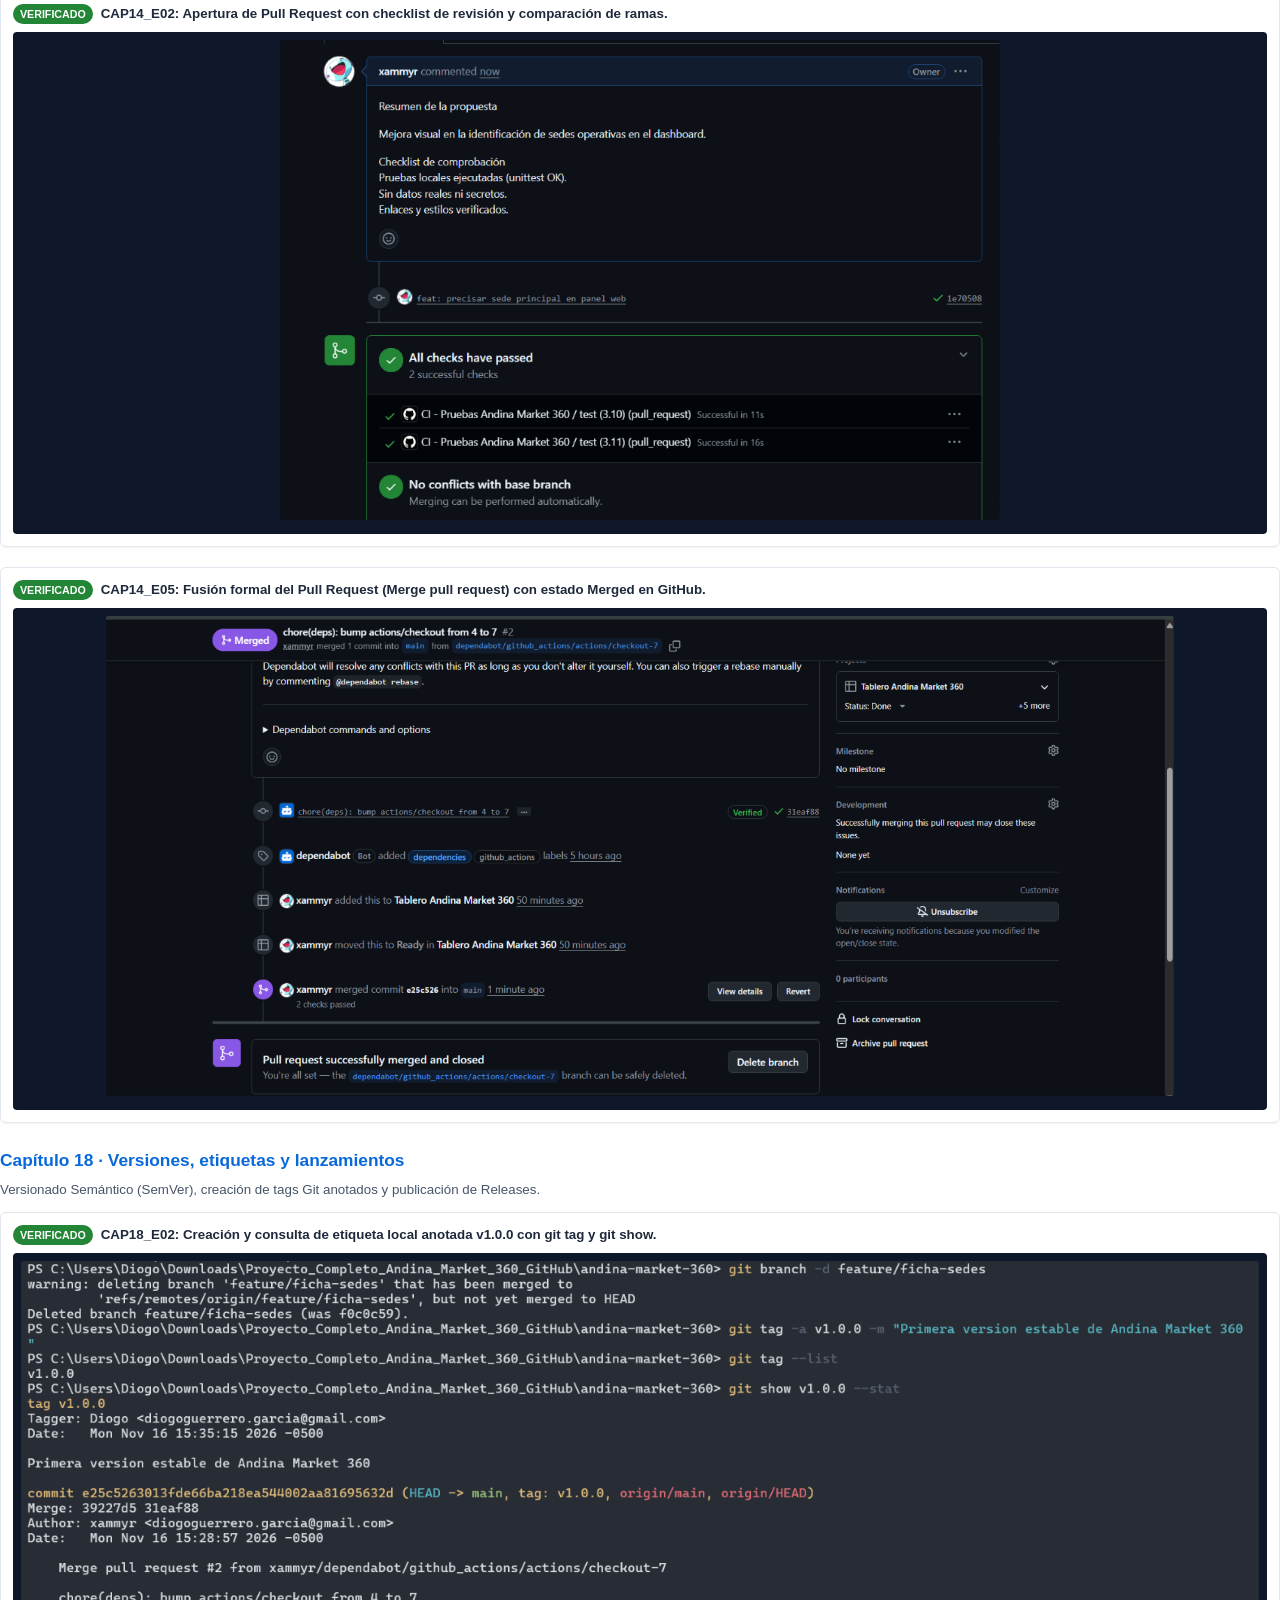
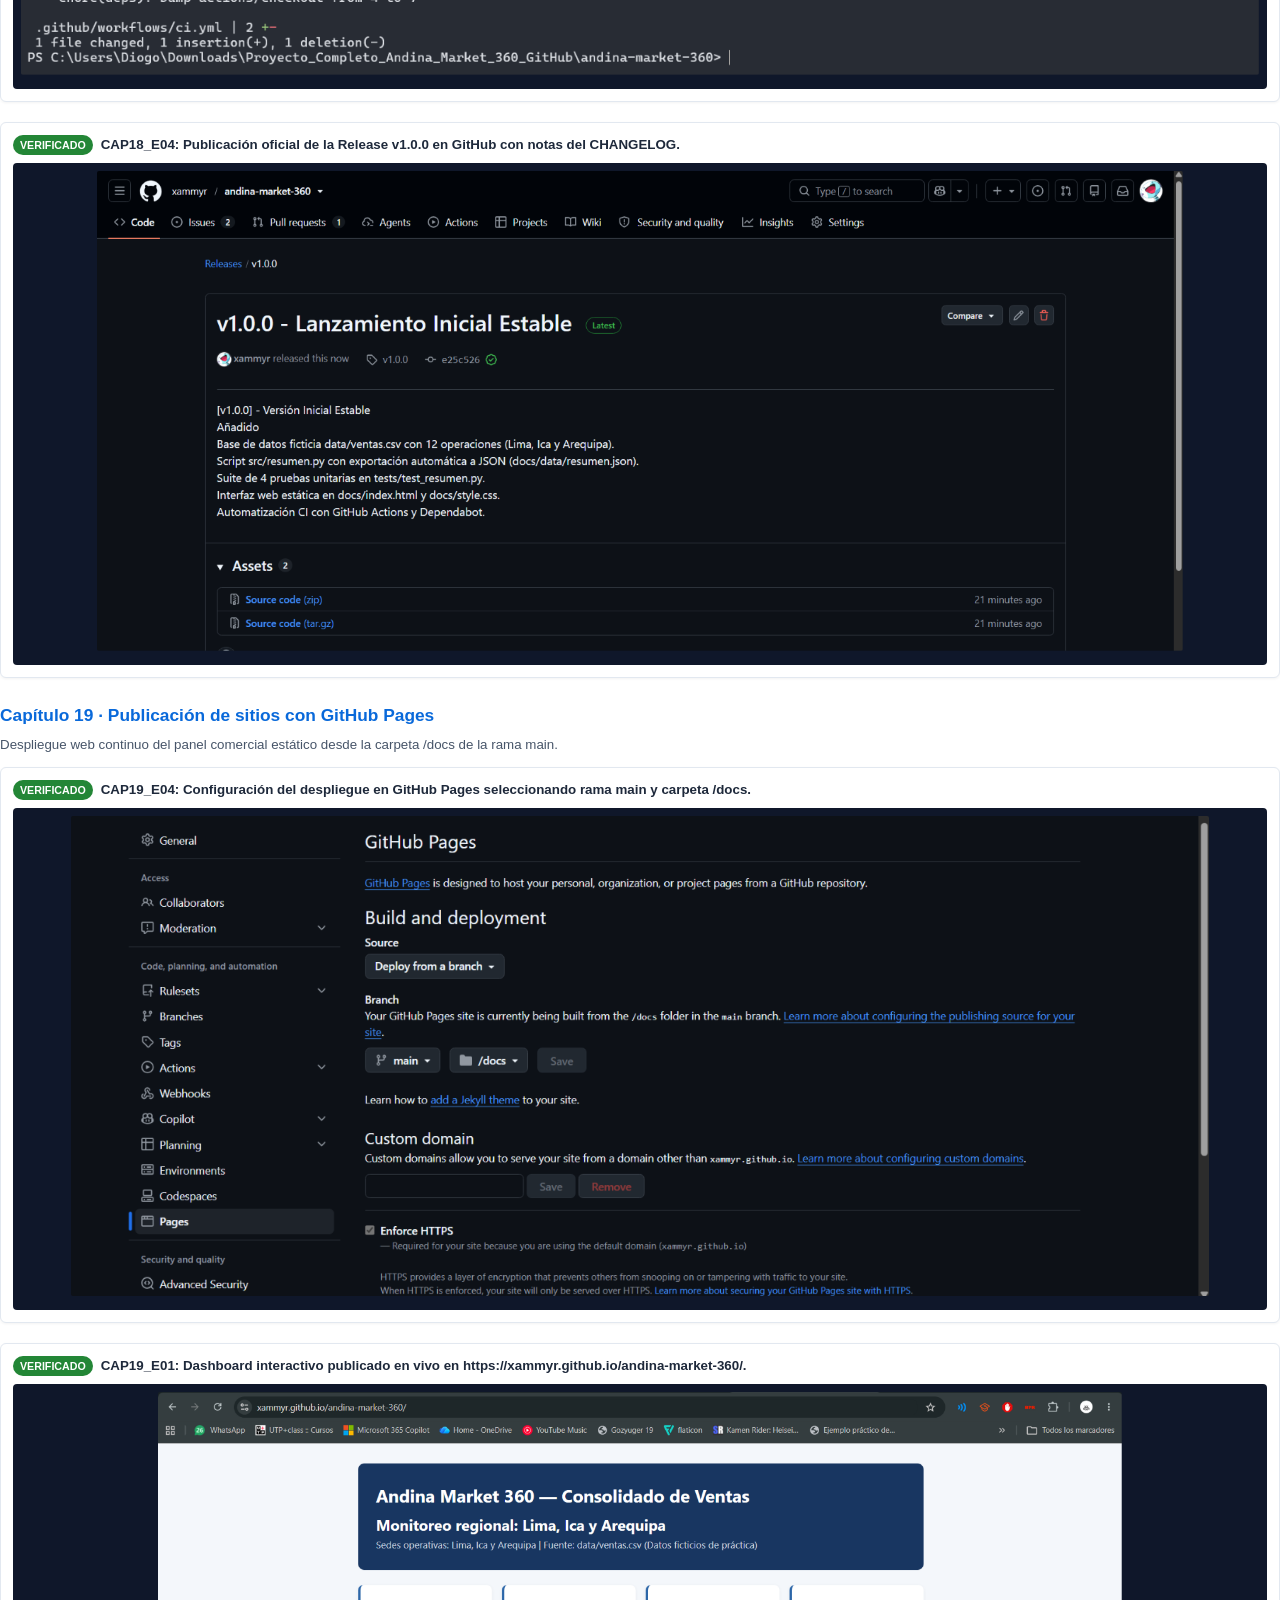
